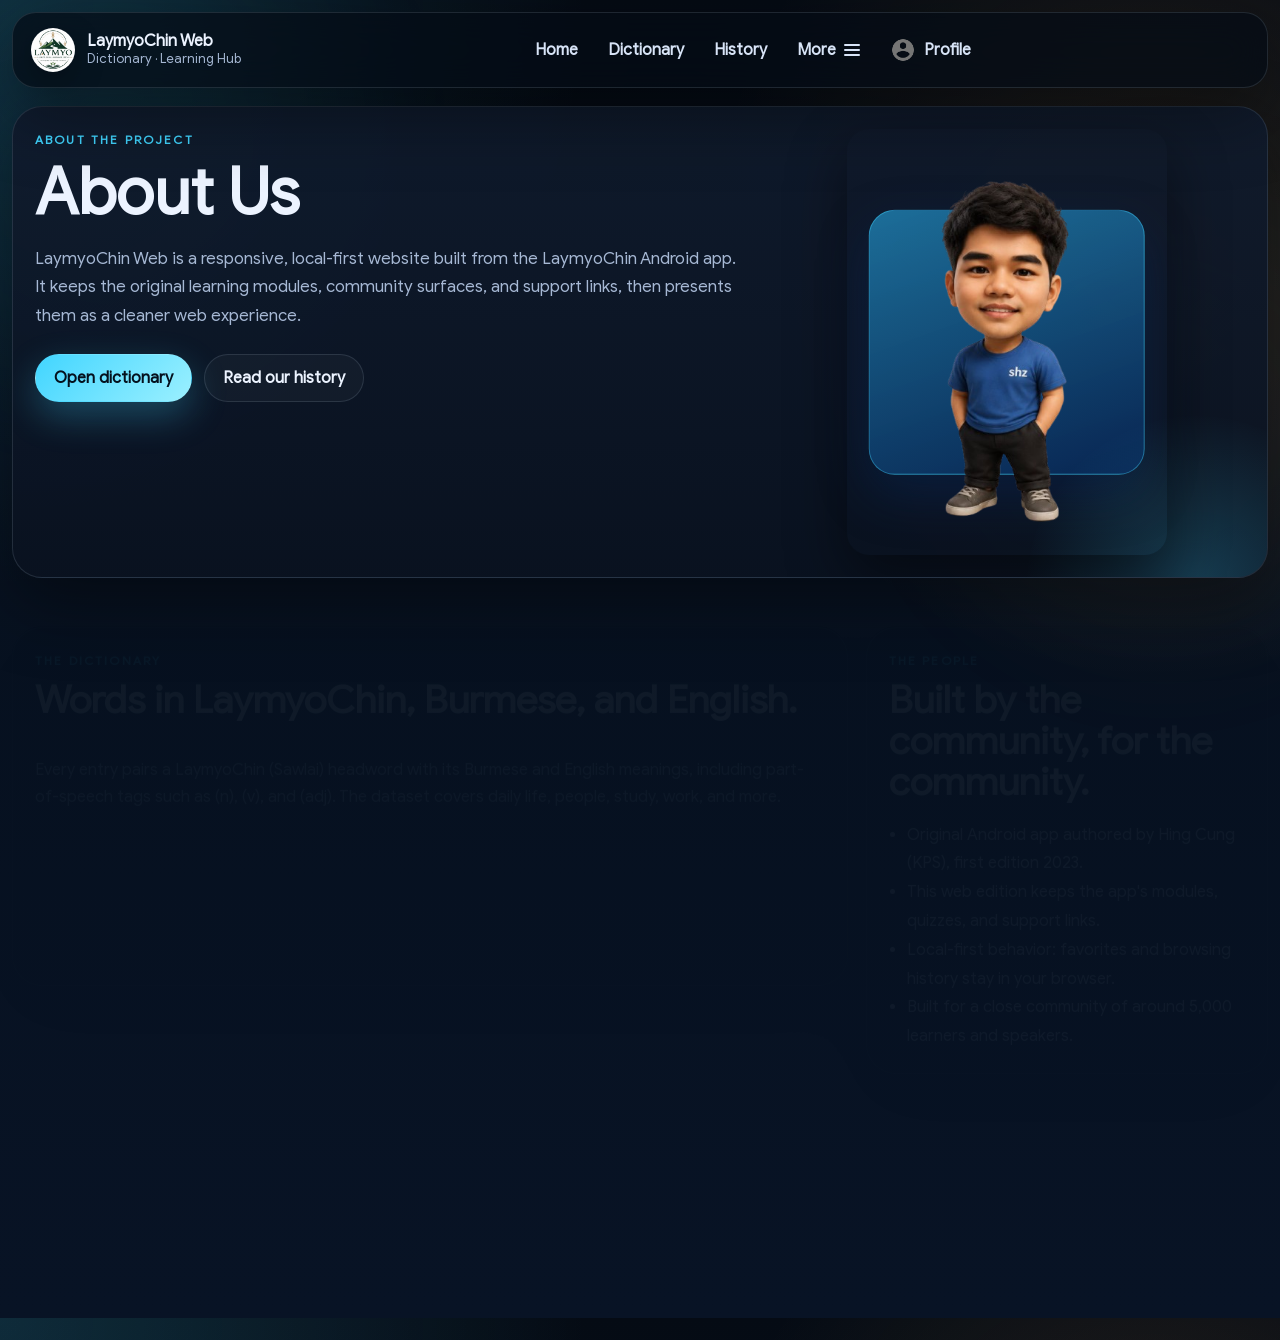
==== html/about.html @ 42d63d2b "Initial commit: LaymyoChin web app" ====
<!doctype html>
<html lang="en">
<head>
  <meta charset="utf-8">
  <meta name="viewport" content="width=device-width, initial-scale=1">
  <meta name="color-scheme" content="dark light">
  <meta name="theme-color" content="#07111f">
  <meta http-equiv="Content-Security-Policy" content="default-src 'self'; base-uri 'none'; form-action 'self'; frame-ancestors 'none'; img-src 'self' data:; font-src 'self'; style-src 'self'; script-src 'self'; connect-src 'self'">
  <meta name="referrer" content="no-referrer">
  <meta name="description" content="About LaymyoChin Web — the LaymyoChin/Sawlai, Burmese, and English dictionary and learning hub built for the community.">
  <title>LaymyoChin Web | About Us</title>
  <link rel="stylesheet" href="../css/styles.css">
  <script defer src="../js/nav.js"></script>
</head>
<body>
  <div class="bg-orb bg-orb-a"></div>
  <div class="bg-orb bg-orb-b"></div>
  <div class="shell">
    <header class="topbar">
      <a class="brand" href="/" aria-label="LaymyoChin Web home">
        <img src="../assets/images/logo.png" alt="" class="brand-mark">
        <span>
          <strong>LaymyoChin Web</strong>
          <small>Dictionary · Learning Hub</small>
        </span>
      </a>
      <nav class="nav" aria-label="Primary">
        <a href="/">Home</a>
        <a href="dictionary">Dictionary</a>
        <a href="history">History</a>
        <div class="nav-menu">
          <button class="nav-menu-toggle" type="button" aria-expanded="false" aria-haspopup="true" aria-label="More pages">
            <span class="nav-menu-label">More</span>
            <span class="nav-hamburger" aria-hidden="true"><span></span><span></span><span></span></span>
          </button>
          <div class="nav-menu-panel" role="menu" aria-label="More pages">
            <a href="/#alphabet" role="menuitem">Learn Grammar</a>
            <a href="conversation" role="menuitem">Basic Conversation</a>
            <a href="categories" role="menuitem">Learn with Categories</a>
            <a href="about" role="menuitem">About Us</a>
          </div>
        </div>
        <a class="profile-link" href="profile" aria-label="Profile">
          <img src="../assets/images/profile.png" alt="" class="profile-avatar">
          <span>Profile</span>
        </a>
      </nav>
    </header>

    <main id="top">
      <section class="hero card">
        <div class="hero-copy">
          <div class="eyebrow">About the project</div>
          <h1>About Us</h1>
          <p class="lede">
            LaymyoChin Web is a responsive, local-first website built from the LaymyoChin Android app.
            It keeps the original learning modules, community surfaces, and support links, then presents
            them as a cleaner web experience.
          </p>
          <div class="hero-actions">
            <a class="button button-primary" href="dictionary">Open dictionary</a>
            <a class="button button-secondary" href="history">Read our history</a>
          </div>
        </div>
        <div class="hero-art about-hero-art">
          <div class="about-frame about-art" aria-hidden="true"></div>
          <img src="../assets/images/about-me.png" alt="LaymyoChin artwork" class="about-photo">
        </div>
      </section>

      <section class="section layout-grid reveal">
        <article class="card content-card">
          <div class="section-head compact">
            <div>
              <div class="eyebrow">The dictionary</div>
              <h2>Words in LaymyoChin, Burmese, and English.</h2>
            </div>
            <p>
              Every entry pairs a LaymyoChin (Sawlai) headword with its Burmese and English meanings,
              including part-of-speech tags such as (n), (v), and (adj). The dataset covers daily life,
              people, study, work, and more.
            </p>
          </div>
          <div class="link-grid reveal-stagger">
            <a class="link-card" href="dictionary">
              <strong>Search the dictionary</strong>
              <span>Browse all 6,272 entries</span>
            </a>
            <a class="link-card" href="/#alphabet">
              <strong>Learning tracks</strong>
              <span>Lessons, grammar, speaking, stories</span>
            </a>
            <a class="link-card" href="history">
              <strong>LaymyoChin history</strong>
              <span>Read the story of the Lemro region</span>
            </a>
          </div>
        </article>

        <aside class="card security-card">
          <div class="eyebrow">The people</div>
          <h2>Built by the community, for the community.</h2>
          <ul class="checklist">
            <li>Original Android app authored by Hing Cung (KPS), first edition 2023.</li>
            <li>This web edition keeps the app's modules, quizzes, and support links.</li>
            <li>Local-first behavior: favorites and browsing history stay in your browser.</li>
            <li>Built for a close community of around 5,000 learners and speakers.</li>
          </ul>
        </aside>
      </section>

      <section class="section reveal" id="links">
        <div class="section-head">
          <div>
            <div class="eyebrow">Stay connected</div>
            <h2>Get the app, read the policy, or reach out.</h2>
          </div>
        </div>
        <div class="link-grid reveal-stagger">
          <a class="link-card" href="https://play.google.com/store/apps/details?id=chin.bk.hleihzue.yet.dictionary" target="_blank" rel="noreferrer noopener">
            <strong>Google Play</strong>
            <span>Open the published app listing</span>
          </a>
          <a class="link-card" href="https://laymyochin.wordpress.com/2022/07/30/privacy-policy/" target="_blank" rel="noreferrer noopener">
            <strong>Privacy policy</strong>
            <span>Read the app policy page</span>
          </a>
          <a class="link-card" href="https://yet-mm-dictionary.en.uptodown.com/android" target="_blank" rel="noreferrer noopener">
            <strong>Alternative download</strong>
            <span>External app listing used by the original code</span>
          </a>
        </div>
      </section>
    </main>
  </div>
  <div class="floating-cta" aria-label="Quick actions">
    <a class="floating-cta-link floating-cta-app" href="https://play.google.com/store/apps/details?id=chin.bk.hleihzue.yet.dictionary" target="_blank" rel="noreferrer noopener">
      <span class="floating-cta-kicker">Get the app</span>
      <strong>Install LaymyoChin</strong>
    </a>
    <a class="floating-cta-link floating-cta-join" href="/#community">
      <span class="floating-cta-kicker">Join contribution</span>
      <strong>Help improve the project</strong>
    </a>
  </div>
</body>
</html>
---- css/styles.css ----
@font-face {
  font-family: "Laymyo Sans";
  src: url("../assets/fonts/google_sans.ttf") format("truetype");
  font-display: swap;
}

@font-face {
  font-family: "Laymyo Myanmar";
  src: url("../assets/fonts/pyidaungsubold.ttf") format("truetype");
  font-display: swap;
}

:root {
  --bg: #07111f;
  --bg-alt: #0c1727;
  --panel: rgba(12, 22, 38, 0.82);
  --panel-solid: #0f1a2b;
  --line: rgba(214, 232, 255, 0.12);
  --line-strong: rgba(124, 212, 255, 0.35);
  --text: #ecf3ff;
  --muted: #a6b8d4;
  --soft: #d8e4f7;
  --accent: #41d5ff;
  --accent-2: #ffb84d;
  --accent-3: #80f0b6;
  --danger: #ff6f73;
  --shadow: 0 24px 72px rgba(0, 0, 0, 0.42);
  --radius-xl: 30px;
  --radius-lg: 22px;
  --radius-md: 16px;
}

* {
  box-sizing: border-box;
}

html {
  scroll-behavior: smooth;
}

body {
  margin: 0;
  color: var(--text);
  background:
    radial-gradient(circle at top left, rgba(65, 213, 255, 0.16), transparent 32%),
    radial-gradient(circle at 90% 18%, rgba(255, 184, 77, 0.12), transparent 28%),
    linear-gradient(180deg, #050b14 0%, var(--bg) 34%, #081325 100%);
  font-family: "Laymyo Sans", "Laymyo Myanmar", "Segoe UI", sans-serif;
  min-height: 100vh;
}

body::before {
  content: "";
  position: fixed;
  inset: 0;
  pointer-events: none;
  background-image: linear-gradient(rgba(255, 255, 255, 0.03) 1px, transparent 1px),
    linear-gradient(90deg, rgba(255, 255, 255, 0.03) 1px, transparent 1px);
  background-size: 56px 56px;
  mask-image: linear-gradient(180deg, rgba(0, 0, 0, 0.36), transparent 88%);
  opacity: 0.18;
}

a {
  color: inherit;
  text-decoration: none;
}

button,
input,
textarea,
select {
  font: inherit;
}

.shell {
  width: min(calc(100vw - 24px), 1600px);
  margin: 0 auto;
  padding: 12px 0 28px;
  position: relative;
  z-index: 1;
}

.bg-orb {
  position: fixed;
  width: 34vw;
  aspect-ratio: 1;
  border-radius: 50%;
  filter: blur(90px);
  opacity: 0.45;
  pointer-events: none;
  z-index: 0;
}

.bg-orb-a {
  top: -6vw;
  left: -8vw;
  background: rgba(65, 213, 255, 0.14);
}

.bg-orb-b {
  right: -8vw;
  top: 22vh;
  background: rgba(255, 184, 77, 0.11);
}

.topbar {
  position: sticky;
  top: 10px;
  z-index: 20;
  display: grid;
  grid-template-columns: auto minmax(0, 1fr);
  align-items: center;
  gap: 16px;
  padding: 14px 18px;
  margin-bottom: 18px;
  border: 1px solid var(--line);
  border-radius: 24px;
  background: rgba(5, 12, 22, 0.72);
  backdrop-filter: blur(18px);
  box-shadow: var(--shadow);
  transform: translateY(0);
  opacity: 1;
  transition:
    transform 220ms ease,
    opacity 220ms ease,
    padding 220ms ease,
    background 220ms ease,
    border-color 220ms ease,
    box-shadow 220ms ease;
  will-change: transform, opacity;
}

.topbar.is-scrolled {
  padding-block: 10px;
  background: rgba(5, 12, 22, 0.84);
  border-color: rgba(214, 232, 255, 0.16);
  box-shadow: 0 18px 48px rgba(0, 0, 0, 0.32);
}

.topbar.is-hidden {
  transform: translateY(-120%);
  opacity: 0;
  pointer-events: none;
}

.brand {
  display: inline-flex;
  align-items: center;
  gap: 12px;
  min-width: 0;
}

.brand-mark {
  width: 44px;
  height: 44px;
  border-radius: 50%;
  object-fit: cover;
  box-shadow: 0 10px 30px rgba(0, 0, 0, 0.32);
}

.brand span {
  display: flex;
  flex-direction: column;
  min-width: 0;
}

.brand strong {
  font-size: 1rem;
  line-height: 1.1;
}

.brand small {
  color: var(--muted);
  font-size: 0.82rem;
}

.nav {
  display: flex;
  flex-wrap: nowrap;
  justify-content: center;
  align-items: center;
  gap: 10px;
  overflow-x: auto;
  overflow-y: hidden;
  scrollbar-width: none;
  padding: 2px 4px;
  min-width: 0;
  scroll-snap-type: x proximity;
  scroll-padding-inline: 6px;
}

.nav::-webkit-scrollbar {
  display: none;
}

.nav a {
  position: relative;
  padding: 8px 10px;
  color: var(--soft);
  font-weight: 700;
  white-space: nowrap;
  scroll-snap-align: center;
  text-decoration: none;
  transition: color 160ms ease;
}

.nav a::after {
  content: "";
  position: absolute;
  left: 10px;
  right: 10px;
  bottom: 2px;
  height: 2px;
  border-radius: 2px;
  background: var(--accent);
  transform: scaleX(0);
  transform-origin: left;
  transition: transform 220ms ease;
}

.nav a:hover {
  color: var(--text);
}

.nav a:hover::after,
.nav a[aria-current="page"]::after {
  transform: scaleX(1);
}

.nav a[aria-current="page"] {
  color: var(--accent);
}

.nav-menu {
  position: relative;
}

.nav-menu-toggle {
  position: relative;
  display: inline-flex;
  align-items: center;
  gap: 8px;
  padding: 8px 10px;
  border: none;
  background: none;
  color: var(--soft);
  font: inherit;
  font-weight: 700;
  cursor: pointer;
  white-space: nowrap;
  transition: color 160ms ease;
}

.nav-menu-toggle::after {
  content: "";
  position: absolute;
  left: 10px;
  right: 10px;
  bottom: 2px;
  height: 2px;
  border-radius: 2px;
  background: var(--accent);
  transform: scaleX(0);
  transform-origin: left;
  transition: transform 220ms ease;
}

.nav-menu-toggle:hover {
  color: var(--text);
}

.nav-menu-toggle:hover::after {
  transform: scaleX(1);
}

.nav-hamburger {
  display: inline-flex;
  flex-direction: column;
  justify-content: space-between;
  width: 16px;
  height: 12px;
}

.nav-hamburger span {
  display: block;
  height: 2px;
  width: 100%;
  border-radius: 2px;
  background: currentColor;
  transition: transform 200ms ease, opacity 200ms ease;
}

.nav-menu-toggle[aria-expanded="true"] .nav-hamburger span:first-child {
  transform: translateY(5px) rotate(45deg);
}

.nav-menu-toggle[aria-expanded="true"] .nav-hamburger span:nth-child(2) {
  opacity: 0;
}

.nav-menu-toggle[aria-expanded="true"] .nav-hamburger span:last-child {
  transform: translateY(-5px) rotate(-45deg);
}

.nav-menu-panel {
  position: fixed;
  z-index: 40;
  min-width: 230px;
  padding: 8px;
  display: grid;
  gap: 4px;
  border: 1px solid var(--line-strong);
  border-radius: 18px;
  background: rgba(8, 15, 27, 0.96);
  box-shadow: var(--shadow);
  backdrop-filter: blur(14px);
  opacity: 0;
  visibility: hidden;
  transform: translateY(-6px);
  transition: opacity 180ms ease, transform 180ms ease, visibility 180ms;
}

.nav-menu.is-open .nav-menu-panel {
  opacity: 1;
  visibility: visible;
  transform: translateY(0);
}

.nav-menu-panel a {
  display: block;
  padding: 10px 14px;
  border-radius: 12px;
  border: 1px solid transparent;
  color: var(--soft);
  white-space: nowrap;
  transition: background 160ms ease, border-color 160ms ease, color 160ms ease;
}

.nav-menu-panel a:hover {
  background: rgba(255, 255, 255, 0.05);
  border-color: var(--line);
  color: var(--text);
}

.profile-link {
  display: inline-flex;
  align-items: center;
  gap: 8px;
  flex-shrink: 0;
  padding: 8px 10px;
  color: var(--soft);
  font-weight: 700;
  white-space: nowrap;
  text-decoration: none;
  transition: color 160ms ease;
}

.profile-link:hover {
  color: var(--text);
}

.profile-avatar {
  width: 26px;
  height: 26px;
  border-radius: 50%;
  object-fit: cover;
  display: block;
}

.card {
  border: 1px solid var(--line);
  background: linear-gradient(180deg, rgba(16, 27, 45, 0.92), rgba(10, 18, 32, 0.92));
  box-shadow: var(--shadow);
  border-radius: var(--radius-xl);
}

.cool-heading {
  display: block;
  font-weight: 800;
  letter-spacing: -0.01em;
}

.cool-highlight {
  background: linear-gradient(120deg, var(--accent), #9bf0ff, var(--accent-2));
  -webkit-background-clip: text;
  background-clip: text;
  color: transparent;
  animation: coolShimmer 4s ease-in-out infinite;
}

@keyframes coolShimmer {
  0%, 100% { background-position: 0% 50%; }
  50% { background-position: 100% 50%; }
}

.cool-highlight {
  background-size: 200% 200%;
}

.hero {
  display: grid;
  grid-template-columns: 1.2fr 0.8fr;
  gap: 18px;
  padding: 22px;
  overflow: hidden;
  position: relative;
}

.hero::after {
  content: "";
  position: absolute;
  inset: auto -8% -38% auto;
  width: 340px;
  height: 340px;
  border-radius: 50%;
  background: radial-gradient(circle, rgba(65, 213, 255, 0.22), transparent 72%);
  pointer-events: none;
}

.eyebrow {
  display: inline-flex;
  align-items: center;
  gap: 8px;
  color: var(--accent);
  text-transform: uppercase;
  letter-spacing: 0.18em;
  font-size: 0.75rem;
  font-weight: 700;
}

.hero-copy h1,
.section-head h2,
.content-card h2,
.security-card h2,
.translator-card h3,
.detail-card h3 {
  margin: 10px 0 0;
  line-height: 1.06;
}

.hero-copy h1 {
  font-size: clamp(2.4rem, 5vw, 4.8rem);
  max-width: 12ch;
}

.lede,
.section-head p,
.content-card p,
.security-card p {
  color: var(--muted);
  line-height: 1.7;
}

.hero-copy .lede {
  max-width: 65ch;
  font-size: 1.05rem;
  margin-top: 18px;
}

.hero-actions {
  display: flex;
  flex-wrap: wrap;
  gap: 12px;
  margin-top: 24px;
}

.button-icon {
  display: inline-flex;
  align-items: center;
  gap: 8px;
}

.menu-icon {
  font-size: 1rem;
  line-height: 1;
}

.button,
.icon-button,
.link-button {
  border: 1px solid transparent;
  cursor: pointer;
  transition: transform 160ms ease, border-color 160ms ease, background 160ms ease, opacity 160ms ease;
}

.button {
  display: inline-flex;
  align-items: center;
  justify-content: center;
  padding: 13px 18px;
  border-radius: 999px;
  font-weight: 700;
}

.button-primary {
  color: #04101d;
  background: linear-gradient(135deg, var(--accent), #9bf0ff);
  box-shadow: 0 14px 36px rgba(65, 213, 255, 0.28);
}

.button-secondary {
  color: var(--text);
  background: rgba(255, 255, 255, 0.03);
  border-color: var(--line);
}

.button:hover,
.icon-button:hover,
.link-button:hover {
  transform: translateY(-1px);
}

.hero-points {
  display: flex;
  flex-wrap: wrap;
  gap: 10px;
  margin-top: 24px;
}

.hero-points .pill,
.pill {
  display: inline-flex;
  align-items: center;
  gap: 6px;
  padding: 8px 12px;
  border-radius: 999px;
  background: rgba(255, 255, 255, 0.04);
  border: 1px solid var(--line);
  color: var(--soft);
  font-size: 0.9rem;
}

.hero-art {
  display: flex;
  flex-direction: column;
  justify-content: center;
  gap: 16px;
}

.hero-art-frame {
  position: relative;
  min-height: 430px;
  border-radius: 26px;
  overflow: hidden;
  border: 1px solid rgba(255, 255, 255, 0.08);
  background: linear-gradient(180deg, rgba(65, 213, 255, 0.08), rgba(255, 184, 77, 0.08));
}

.about-art {
  background: linear-gradient(160deg, rgba(41, 182, 246, 0.55), rgba(8, 40, 90, 0.85));
}

.about-hero-art {
  position: relative;
  justify-content: center;
  align-items: center;
}

.about-frame {
  position: absolute;
  top: 50%;
  left: 50%;
  transform: translate(-50%, -50%);
  width: 58%;
  height: 62%;
  border-radius: 26px;
  border: 1px solid rgba(65, 213, 255, 0.4);
  box-shadow: 0 20px 50px rgba(8, 40, 90, 0.45);
}

.about-photo {
  position: relative;
  z-index: 1;
  width: min(320px, 100%);
  height: auto;
  border-radius: 22px;
  display: block;
  box-shadow: 0 24px 60px rgba(0, 0, 0, 0.45);
  animation: aboutFloat 5s ease-in-out infinite;
}

@keyframes aboutFloat {
  0%, 100% {
    transform: translateY(0);
  }
  50% {
    transform: translateY(-14px);
  }
}

.hero-scene {
  min-height: 0;
  aspect-ratio: 480 / 221;
}

.profile-card {
  display: flex;
  flex-direction: column;
  align-items: center;
  justify-content: center;
  gap: 12px;
  text-align: center;
  padding: 26px;
  border-radius: var(--radius-lg);
  background: linear-gradient(160deg, rgba(65, 213, 255, 0.14), rgba(255, 184, 77, 0.06));
  border: 1px solid rgba(65, 213, 255, 0.3);
}

.profile-big-avatar {
  width: 104px;
  height: 104px;
  border-radius: 50%;
  object-fit: cover;
  border: 3px solid rgba(65, 213, 255, 0.5);
  box-shadow: 0 16px 44px rgba(65, 213, 255, 0.25);
}

.profile-card h2 {
  margin: 0;
  line-height: 1.1;
}

.profile-card p {
  color: var(--muted);
  margin: 4px 0 0;
}

.profile-status {
  display: flex;
  flex-wrap: wrap;
  justify-content: center;
  gap: 8px;
}

.profile-layout .mini-item {
  padding: 14px;
  border: 1px solid var(--line);
  border-radius: var(--radius-md);
  background: rgba(255, 255, 255, 0.03);
}

.entry-actions {
  display: flex;
  align-items: center;
  gap: 8px;
  margin-top: 10px;
}

.entry-actions .mini-button {
  font-size: 0.85rem;
}

.edit-dialog {
  width: min(430px, calc(100vw - 32px));
  border: 1px solid rgba(65, 213, 255, 0.28);
  border-radius: var(--radius-lg);
  background: linear-gradient(180deg, rgba(16, 27, 45, 0.98), rgba(10, 18, 32, 0.98));
  box-shadow: 0 24px 70px rgba(0, 0, 0, 0.6), 0 0 40px rgba(65, 213, 255, 0.12);
  color: var(--text);
  padding: 20px;
  max-height: 88vh;
  overflow-y: auto;
}

.edit-dialog textarea {
  min-height: 72px;
  resize: none;
  overflow: hidden;
}

.edit-dialog::backdrop {
  background: rgba(3, 8, 16, 0.72);
  backdrop-filter: blur(4px);
}

.edit-review-note {
  margin: 14px 0 4px;
  padding: 10px 14px;
  border-radius: var(--radius-md);
  background: rgba(128, 240, 182, 0.08);
  border: 1px solid rgba(128, 240, 182, 0.3);
  color: var(--accent-3);
  font-size: 0.9rem;
}

.edit-field {
  display: grid;
  gap: 6px;
}

.edit-field span {
  font-weight: 700;
  font-size: 0.85rem;
  letter-spacing: 0.04em;
  text-transform: uppercase;
  color: var(--soft);
}

.edit-field input,
.edit-field textarea {
  font-family: inherit;
}

.edit-hint {
  color: var(--muted);
  font-size: 0.8rem;
}

.edit-status {
  margin-top: 10px;
  font-size: 0.9rem;
  color: var(--accent-2);
  min-height: 1.2em;
}

.hero-art-frame::before {
  content: "";
  position: absolute;
  inset: 0;
  background:
    linear-gradient(180deg, rgba(2, 8, 15, 0.08), rgba(2, 8, 15, 0.72)),
    radial-gradient(circle at 20% 20%, rgba(65, 213, 255, 0.2), transparent 26%);
  z-index: 1;
}

.hero-image {
  position: absolute;
  inset: 0;
  width: 100%;
  height: 100%;
  object-fit: cover;
  z-index: 0;
}

.hero-scene-overlay {
  position: absolute;
  left: 18px;
  right: 18px;
  bottom: 18px;
  display: grid;
  gap: 10px;
  max-width: 360px;
  z-index: 2;
}

.scene-line {
  display: inline-flex;
  align-self: start;
  width: fit-content;
  max-width: 100%;
  padding: 12px 16px;
  border-radius: 999px;
  background: rgba(4, 10, 18, 0.55);
  border: 1px solid rgba(255, 255, 255, 0.1);
  color: var(--text);
  box-shadow: 0 16px 40px rgba(0, 0, 0, 0.26);
  backdrop-filter: blur(10px);
  font-weight: 800;
  letter-spacing: 0.01em;
  transform: translateY(18px);
  opacity: 0;
  animation: floatUpWord 6s ease-in-out infinite;
}

.scene-line-1 { animation-delay: 0s; }
.scene-line-2 { animation-delay: 0.7s; }
.scene-line-3 { animation-delay: 1.4s; }
.scene-line-4 { animation-delay: 2.1s; }

.hero-scene .hero-image {
  filter: saturate(1.05) contrast(1.03);
}

.hero-scene::after {
  content: "";
  position: absolute;
  inset: auto 0 0 0;
  height: 42%;
  background: linear-gradient(180deg, transparent, rgba(3, 7, 12, 0.64));
  pointer-events: none;
  z-index: 1;
}

.hero-badge {
  display: flex;
  flex-direction: column;
  gap: 4px;
  padding: 18px 20px;
  border-radius: 22px;
  background: rgba(255, 255, 255, 0.04);
  border: 1px solid var(--line);
}

.hero-badge span {
  color: var(--accent-2);
  font-size: 0.8rem;
  text-transform: uppercase;
  letter-spacing: 0.12em;
}

.hero-badge strong {
  font-size: 1rem;
}

@keyframes floatUpWord {
  0% {
    opacity: 0;
    transform: translateY(18px);
  }
  14% {
    opacity: 1;
    transform: translateY(0);
  }
  62% {
    opacity: 1;
    transform: translateY(-4px);
  }
  82% {
    opacity: 0;
    transform: translateY(-18px);
  }
  100% {
    opacity: 0;
    transform: translateY(-18px);
  }
}

@media (max-width: 760px) {
  .scene-line-4 {
    max-width: 90%;
  }
}

.stats-grid {
  display: grid;
  grid-template-columns: repeat(4, minmax(0, 1fr));
  gap: 14px;
  margin-top: 14px;
}

.stat {
  padding: 22px;
}

.stat-label {
  color: var(--muted);
  font-size: 0.92rem;
}

.stat strong {
  display: block;
  margin-top: 12px;
  font-size: clamp(2rem, 4vw, 3rem);
}

.stat small {
  display: block;
  margin-top: 4px;
  color: var(--muted);
}

.section {
  margin-top: 22px;
}

.section-head {
  display: grid;
  grid-template-columns: minmax(0, 1fr) minmax(240px, 0.9fr);
  gap: 20px;
  align-items: end;
  margin-bottom: 18px;
}

.section-head-actions {
  display: grid;
  gap: 12px;
  justify-items: start;
}

.section-button {
  display: inline-flex;
  width: fit-content;
}

.section-head.compact {
  grid-template-columns: 1fr;
}

.section-head h2,
.content-card h2,
.security-card h2 {
  font-size: clamp(1.6rem, 3vw, 2.45rem);
}

.modules-grid {
  display: grid;
  grid-template-columns: repeat(4, minmax(0, 1fr));
  gap: 16px;
}

.module-card,
.entry-card,
.mini-item,
.link-card,
.study-card {
  padding: 18px;
  border-radius: 22px;
  border: 1px solid var(--line);
  background: rgba(255, 255, 255, 0.04);
}

.module-card {
  min-height: 168px;
  display: flex;
  flex-direction: column;
  justify-content: space-between;
  gap: 12px;
}

.module-card strong {
  font-size: 1.05rem;
}

.module-card p,
.mini-item p {
  margin: 0;
  color: var(--muted);
  line-height: 1.6;
  font-size: 0.95rem;
}

.module-card .module-tag {
  display: inline-flex;
  width: fit-content;
  padding: 7px 10px;
  border-radius: 999px;
  background: rgba(65, 213, 255, 0.12);
  color: var(--accent);
  font-size: 0.8rem;
}

.layout-grid {
  display: grid;
  grid-template-columns: minmax(0, 1.35fr) minmax(300px, 0.65fr);
  gap: 18px;
  align-items: start;
}

.panel {
  padding: 22px;
}

.sidebar {
  display: grid;
  gap: 16px;
}

.search-bar {
  display: grid;
  grid-template-columns: 1fr;
  margin-top: 16px;
}

.search-bar {
  position: relative;
  border-radius: 18px;
  padding: 1px;
  background: linear-gradient(120deg, var(--accent), #9bf0ff, var(--accent-2), var(--accent-3), var(--accent));
  background-size: 300% 300%;
  animation: searchBorderFlow 4s linear infinite;
}

.search-bar > input {
  border: none;
  background: var(--bg-alt);
  border-radius: 17px;
}

.search-bar:focus-within {
  background-size: 300% 300%;
  animation-duration: 1.6s;
}

@keyframes searchBorderFlow {
  0% { background-position: 0% 50%; }
  100% { background-position: 300% 50%; }
}

input,
textarea,
select {
  width: 100%;
  color: var(--text);
  background: rgba(255, 255, 255, 0.05);
  border: 1px solid var(--line);
  border-radius: 18px;
  padding: 14px 16px;
  outline: none;
}

input::placeholder,
textarea::placeholder {
  color: #91a4c0;
}

input:focus,
textarea:focus,
select:focus {
  border-color: rgba(65, 213, 255, 0.55);
  box-shadow: 0 0 0 4px rgba(65, 213, 255, 0.12);
}

textarea {
  resize: vertical;
  min-height: 170px;
}

.icon-button,
.link-button {
  border-radius: 14px;
  background: rgba(255, 255, 255, 0.04);
  color: var(--soft);
  padding: 12px 14px;
}

.link-button {
  color: var(--accent);
  padding-inline: 0;
  background: transparent;
}

.chip-row {
  display: flex;
  flex-wrap: wrap;
  gap: 10px;
  margin-top: 14px;
}

.chip {
  border-radius: 999px;
  padding: 10px 14px;
  border: 1px solid var(--line);
  background: rgba(255, 255, 255, 0.03);
  color: var(--soft);
  cursor: pointer;
}

.chip.active {
  background: rgba(65, 213, 255, 0.16);
  color: var(--accent);
  border-color: rgba(65, 213, 255, 0.35);
}

.results-meta,
.stack-head,
.translator-row,
.translator-actions {
  display: flex;
  align-items: center;
  justify-content: space-between;
  gap: 12px;
}

.results-meta {
  margin: 18px 0 12px;
  color: var(--muted);
}

.entry-list,
.mini-list {
  display: grid;
  gap: 12px;
}

.entry-card {
  display: grid;
  grid-template-columns: 1fr auto;
  gap: 14px;
  align-items: start;
}

.entry-card.is-selected {
  border-color: rgba(65, 213, 255, 0.4);
  background: rgba(65, 213, 255, 0.08);
}

.entry-card h3 {
  margin: 0 0 10px;
  font-size: 1.02rem;
}

.entry-card .meta,
.entry-detail .meta {
  color: var(--muted);
  font-size: 0.92rem;
}

.entry-actions,
.detail-actions {
  display: flex;
  flex-wrap: wrap;
  gap: 8px;
}

.mini-button {
  display: inline-flex;
  align-items: center;
  justify-content: center;
  padding: 9px 12px;
  border-radius: 999px;
  background: rgba(255, 255, 255, 0.05);
  border: 1px solid var(--line);
  color: var(--soft);
  cursor: pointer;
}

.mini-button:hover {
  border-color: rgba(65, 213, 255, 0.36);
}

.entry-actions .mini-button {
  padding: 10px 18px;
  font-weight: 700;
  font-size: 0.9rem;
  border-width: 1px;
  transition: transform 160ms ease, box-shadow 160ms ease, border-color 160ms ease, filter 160ms ease;
}

.entry-actions .mini-button:hover {
  transform: translateY(-1px);
}

.entry-actions [data-entry-action="edit"] {
  background: linear-gradient(135deg, var(--accent), #9bf0ff);
  border-color: rgba(65, 213, 255, 0.6);
  color: #04101d;
  box-shadow: 0 6px 18px rgba(65, 213, 255, 0.25);
}

.entry-actions [data-entry-action="edit"]:hover {
  box-shadow: 0 8px 24px rgba(65, 213, 255, 0.4);
  filter: brightness(1.06);
}

.entry-actions [data-entry-action="save"] {
  background: rgba(128, 240, 182, 0.14);
  border-color: rgba(128, 240, 182, 0.5);
  color: var(--accent-3);
}

.entry-actions [data-entry-action="save"]:hover {
  background: rgba(128, 240, 182, 0.22);
  box-shadow: 0 6px 18px rgba(128, 240, 182, 0.2);
}

.detail-card {
  padding: 20px;
  min-height: 280px;
}

.detail-empty {
  display: grid;
  place-items: center;
  text-align: center;
  min-height: 100%;
  gap: 10px;
}

.detail-icon {
  width: 64px;
  height: 64px;
  border-radius: 20px;
  display: grid;
  place-items: center;
  background: linear-gradient(135deg, rgba(65, 213, 255, 0.18), rgba(255, 184, 77, 0.16));
  color: var(--accent);
  font-weight: 800;
  font-size: 1.1rem;
}

.detail-head {
  display: flex;
  flex-direction: column;
  gap: 6px;
  margin-bottom: 14px;
}

.detail-head h3 {
  font-size: 1.8rem;
  margin: 0;
}

.detail-grid {
  display: grid;
  gap: 10px;
  margin: 14px 0;
}

.detail-field {
  padding: 14px;
  border-radius: 18px;
  background: rgba(255, 255, 255, 0.04);
  border: 1px solid var(--line);
}

.detail-field span {
  display: block;
  color: var(--muted);
  font-size: 0.82rem;
  margin-bottom: 4px;
  text-transform: uppercase;
  letter-spacing: 0.12em;
}

.stack-card {
  padding: 18px;
}

.stack-card h3 {
  margin: 0;
}

.mini-item {
  display: grid;
  gap: 6px;
}

.mini-item strong {
  font-size: 0.96rem;
}

.translator-grid {
  display: grid;
  grid-template-columns: repeat(2, minmax(0, 1fr));
  gap: 16px;
}

.translator-card {
  padding: 20px;
}

.translator-row {
  flex-wrap: wrap;
  align-items: end;
}

.translator-row label {
  flex: 1 1 180px;
  display: grid;
  gap: 8px;
  color: var(--muted);
}

.block-label {
  display: grid;
  gap: 8px;
  margin-top: 16px;
  color: var(--muted);
}

.translator-actions {
  flex-wrap: wrap;
  justify-content: flex-start;
  margin-top: 16px;
}

.translation-output {
  min-height: 170px;
  padding: 18px;
  border-radius: 20px;
  background: rgba(255, 255, 255, 0.04);
  border: 1px solid var(--line);
  color: var(--text);
  line-height: 1.8;
  white-space: pre-wrap;
}

.translator-note {
  margin: 10px 0 0;
  color: var(--muted);
  font-size: 0.92rem;
  line-height: 1.6;
}

.suggestion-box {
  margin-top: 16px;
}

.study-grid {
  display: grid;
  grid-template-columns: repeat(3, minmax(0, 1fr));
  gap: 16px;
}

.study-card {
  min-height: 170px;
}

.study-card strong {
  display: block;
  font-size: 1.1rem;
  margin-bottom: 8px;
}

.study-card p {
  margin: 0;
  color: var(--muted);
  line-height: 1.65;
}

.conversation-layout,
.category-layout {
  display: grid;
  grid-template-columns: minmax(280px, 0.78fr) minmax(0, 1.22fr);
  gap: 16px;
  align-items: start;
}

.conversation-intro,
.category-intro {
  padding: 22px;
}

.conversation-intro p,
.category-intro p {
  margin: 0;
  color: var(--muted);
  line-height: 1.7;
}

.conversation-actions {
  display: flex;
  flex-wrap: wrap;
  gap: 12px;
  margin-top: 18px;
}

.conversation-grid,
.category-grid {
  display: grid;
  grid-template-columns: repeat(2, minmax(0, 1fr));
  gap: 16px;
}

.conversation-card,
.category-card {
  padding: 20px;
}

.conversation-card-head {
  display: flex;
  justify-content: space-between;
  gap: 14px;
  align-items: flex-start;
}

.conversation-card h3,
.category-card h3 {
  margin: 10px 0 0;
  font-size: 1.12rem;
}

.conversation-card p,
.category-card p {
  margin: 0;
  color: var(--muted);
  line-height: 1.65;
}

.history-grid {
  display: grid;
  grid-template-columns: minmax(0, 1.2fr) minmax(300px, 0.8fr);
  gap: 16px;
  align-items: start;
}

.history-card {
  padding: 22px;
}

.history-subtitle {
  margin: 6px 0 12px;
  color: var(--accent-2);
  font-size: 1.2rem;
  font-weight: 700;
}

.history-text {
  margin: 14px 0 0;
  padding: 18px;
  border-radius: 20px;
  border: 1px solid var(--line);
  background: rgba(255, 255, 255, 0.04);
  color: var(--soft);
  white-space: pre-wrap;
  line-height: 1.8;
  overflow-x: auto;
  font-family: "Laymyo Sans", "Laymyo Myanmar", "Segoe UI", sans-serif;
}

.history-text.small {
  font-size: 0.92rem;
  line-height: 1.7;
}

.history-reference {
  margin-top: 18px;
}

.history-reader-shell {
  display: grid;
  gap: 16px;
  padding: 18px;
}

.history-reader-top {
  display: flex;
  align-items: center;
  justify-content: space-between;
  gap: 12px;
}

.history-reader-count {
  color: var(--muted);
  font-size: 0.92rem;
}

.history-reader {
  padding: 22px;
  display: grid;
  gap: 16px;
}

.history-reader-title {
  color: var(--text);
  font-size: clamp(1.4rem, 4vw, 2rem);
  font-weight: 800;
  line-height: 1.2;
}

.history-reader-body {
  margin: 0;
  white-space: pre-wrap;
  color: var(--soft);
  line-height: 1.85;
  font-family: "Laymyo Sans", "Laymyo Myanmar", "Segoe UI", sans-serif;
  font-size: 1rem;
}

.history-index {
  display: grid;
  grid-template-columns: repeat(auto-fit, minmax(170px, 1fr));
  gap: 12px;
  margin-bottom: 18px;
}

.history-index-chip {
  display: grid;
  gap: 6px;
  padding: 14px 16px;
  border-radius: 18px;
  border: 1px solid var(--line);
  background: rgba(255, 255, 255, 0.05);
  color: var(--text);
  text-decoration: none;
  transition: transform 160ms ease, border-color 160ms ease, background 160ms ease;
}

.history-index-chip span {
  color: var(--accent);
  font-size: 0.82rem;
  letter-spacing: 0.16em;
  text-transform: uppercase;
}

.history-index-chip strong {
  font-size: 0.95rem;
  line-height: 1.45;
}

.history-index-chip:hover,
.history-index-chip:focus-visible {
  transform: translateY(-1px);
  border-color: rgba(65, 213, 255, 0.45);
  background: rgba(65, 213, 255, 0.08);
}

.history-full-card {
  padding: 0;
  overflow: hidden;
}

.history-full-summary {
  display: grid;
  grid-template-columns: auto minmax(0, 1fr) auto;
  gap: 14px;
  align-items: center;
  padding: 18px 20px;
  cursor: pointer;
  list-style: none;
}

.history-full-summary::-webkit-details-marker {
  display: none;
}

.history-step {
  display: inline-flex;
  align-items: center;
  justify-content: center;
  min-width: 48px;
  height: 48px;
  padding: 0 12px;
  border-radius: 16px;
  background: rgba(65, 213, 255, 0.12);
  color: var(--accent);
  font-weight: 800;
}

.history-summary-copy {
  display: grid;
  gap: 3px;
}

.history-summary-copy strong {
  font-size: 1.08rem;
}

.history-summary-copy span {
  color: var(--muted);
  font-size: 0.92rem;
}

.history-toggle {
  width: 34px;
  height: 34px;
  border-radius: 50%;
  display: grid;
  place-items: center;
  border: 1px solid var(--line);
  color: var(--soft);
  background: rgba(255, 255, 255, 0.04);
  transition: transform 160ms ease;
}

.history-full-card[open] .history-toggle {
  transform: rotate(45deg);
}

.history-full-body {
  padding: 0 20px 20px;
  color: var(--muted);
  line-height: 1.75;
}

.history-body-title {
  margin: 0 0 14px;
  color: var(--text);
  font-size: 1rem;
  font-weight: 700;
  letter-spacing: 0.01em;
}

.icon-button {
  width: 38px;
  height: 38px;
  border-radius: 12px;
  border: 1px solid var(--line);
  background: rgba(255, 255, 255, 0.05);
  color: var(--text);
  font-size: 1.35rem;
  line-height: 1;
}

.history-full-text {
  margin: 0 0 14px;
  padding: 18px;
  border-radius: 20px;
  border: 1px solid var(--line);
  background: rgba(255, 255, 255, 0.04);
  color: var(--soft);
  white-space: pre-wrap;
  line-height: 1.8;
  overflow-x: auto;
  font-family: "Laymyo Sans", "Laymyo Myanmar", "Segoe UI", sans-serif;
  max-height: min(72vh, 900px);
  overflow-y: auto;
}

.history-menu-backdrop {
  position: fixed;
  inset: 0;
  background: rgba(4, 10, 18, 0.62);
  backdrop-filter: blur(5px);
  z-index: 30;
}

.history-menu {
  position: fixed;
  top: 88px;
  right: 20px;
  width: min(92vw, 420px);
  max-height: calc(100vh - 120px);
  overflow-y: auto;
  overflow-x: hidden;
  z-index: 31;
  padding: 16px;
  display: grid;
  gap: 14px;
  transform: translateY(-8px) scale(0.98);
  opacity: 0;
  pointer-events: none;
  transition: opacity 180ms ease, transform 180ms ease;
}

.history-menu.is-open {
  opacity: 1;
  transform: translateY(0) scale(1);
  pointer-events: auto;
}

.history-menu-head {
  display: flex;
  align-items: flex-start;
  justify-content: space-between;
  gap: 14px;
}

.history-menu-list {
  display: grid;
  gap: 10px;
  overflow: visible;
  padding-right: 4px;
}

.history-menu-item {
  display: grid;
  gap: 4px;
  text-align: left;
  padding: 14px 16px;
  border-radius: 16px;
  border: 1px solid var(--line);
  background: rgba(255, 255, 255, 0.04);
  color: var(--text);
}

.history-menu-title {
  font-weight: 700;
}

.history-menu-marker {
  color: var(--muted);
  font-size: 0.88rem;
}

.drawer-grid,
.drawer-links-grid,
.drawer-shortcut-grid {
  display: grid;
  gap: 14px;
}

.drawer-grid {
  grid-template-columns: repeat(4, minmax(0, 1fr));
}

.drawer-links-grid {
  grid-template-columns: repeat(3, minmax(0, 1fr));
}

.drawer-shortcut-grid {
  grid-template-columns: repeat(3, minmax(0, 1fr));
}

.drawer-card,
.drawer-link-card,
.drawer-shortcut-card,
.drawer-history-card {
  padding: 18px;
}

.drawer-card {
  display: grid;
  gap: 10px;
}

.drawer-index {
  display: inline-flex;
  width: fit-content;
  min-width: 48px;
  justify-content: center;
  align-items: center;
  padding: 8px 12px;
  border-radius: 999px;
  background: rgba(65, 213, 255, 0.12);
  color: var(--accent);
  font-weight: 800;
}

.drawer-card strong,
.drawer-link-card strong,
.drawer-shortcut-card strong {
  display: block;
  font-size: 1.02rem;
}

.drawer-card p,
.drawer-link-card span,
.drawer-shortcut-card p,
.drawer-history-card p {
  margin: 0;
  color: var(--muted);
  line-height: 1.6;
}

.drawer-link-card {
  display: grid;
  gap: 6px;
}

.drawer-shortcut-card {
  display: grid;
  gap: 6px;
}

.drawer-history-card {
  margin-top: 16px;
  display: grid;
  gap: 12px;
}

.drawer-history-block {
  padding: 18px;
  border-radius: 20px;
  border: 1px solid var(--line);
  background: rgba(255, 255, 255, 0.04);
}

.drawer-history-title {
  color: var(--accent-2);
  font-size: 1.08rem;
  font-weight: 800;
}

.drawer-history-body {
  margin-top: 8px;
  color: var(--text);
  font-size: 1.1rem;
  font-weight: 700;
}

.drawer-header-card {
  padding: 22px;
  display: grid;
  gap: 16px;
}

.drawer-header-top {
  padding: 18px;
  border-radius: 22px;
  background:
    linear-gradient(135deg, rgba(255, 255, 255, 0.04), rgba(65, 213, 255, 0.07)),
    rgba(255, 255, 255, 0.03);
  border: 1px solid var(--line);
}

.drawer-header-title {
  color: #f44336;
  font-size: clamp(1.1rem, 2vw, 1.25rem);
  font-weight: 800;
}

.drawer-header-body {
  margin-top: 8px;
  color: #ffffff;
  font-size: clamp(1rem, 1.8vw, 1.1rem);
  font-weight: 700;
  line-height: 1.55;
}

.drawer-header-meta {
  display: flex;
  flex-wrap: wrap;
  gap: 12px 20px;
  color: var(--accent-2);
  font-size: 0.92rem;
}

.conversation-label {
  display: inline-flex;
  align-items: center;
  justify-content: center;
  min-height: 36px;
  padding: 0 12px;
  border-radius: 999px;
  border: 1px solid var(--line);
  background: rgba(255, 255, 255, 0.04);
  color: var(--soft);
  font-size: 0.9rem;
  white-space: nowrap;
}

.conversation-card-actions {
  display: flex;
  flex-wrap: wrap;
  gap: 10px;
}

.category-chip-cloud {
  display: flex;
  flex-wrap: wrap;
  gap: 10px;
}

.category-chip {
  display: inline-flex;
  align-items: center;
  min-height: 36px;
  padding: 0 12px;
  border-radius: 999px;
  border: 1px solid var(--line);
  background: rgba(255, 255, 255, 0.04);
  color: var(--soft);
  font-size: 0.9rem;
}

.quiz-layout {
  display: grid;
  grid-template-columns: minmax(0, 1.25fr) minmax(280px, 0.75fr);
  gap: 16px;
}

.quiz-card,
.quiz-mode-card {
  padding: 22px;
}

.quiz-top {
  display: flex;
  justify-content: space-between;
  gap: 16px;
  align-items: start;
}

.quiz-top h3 {
  margin: 10px 0 0;
  font-size: clamp(1.4rem, 2.2vw, 2rem);
}

.quiz-scorebox {
  min-width: 120px;
  padding: 14px 16px;
  border-radius: 18px;
  background: rgba(255, 255, 255, 0.04);
  border: 1px solid var(--line);
  text-align: right;
}

.quiz-scorebox span {
  display: block;
  color: var(--muted);
  font-size: 0.82rem;
  text-transform: uppercase;
  letter-spacing: 0.12em;
}

.quiz-scorebox strong {
  font-size: 1.6rem;
}

.quiz-progress {
  display: grid;
  gap: 8px;
  margin-top: 18px;
}

.quiz-progress-bar {
  height: 10px;
  border-radius: 999px;
  background: rgba(255, 255, 255, 0.06);
  overflow: hidden;
  border: 1px solid var(--line);
}

.quiz-progress-bar span {
  display: block;
  height: 100%;
  width: 0%;
  border-radius: inherit;
  background: linear-gradient(90deg, var(--accent), #9bf0ff);
  transition: width 200ms ease;
}

.quiz-progress-text {
  display: flex;
  justify-content: space-between;
  color: var(--muted);
  font-size: 0.92rem;
}

.quiz-question {
  margin-top: 18px;
  padding: 18px;
  border-radius: 20px;
  background: rgba(255, 255, 255, 0.04);
  border: 1px solid var(--line);
  font-size: 1.12rem;
  line-height: 1.7;
}

.quiz-options {
  display: grid;
  grid-template-columns: repeat(2, minmax(0, 1fr));
  gap: 12px;
  margin-top: 16px;
}

.quiz-option {
  padding: 16px;
  border-radius: 18px;
  border: 1px solid var(--line);
  background: rgba(255, 255, 255, 0.04);
  color: var(--soft);
  text-align: left;
  cursor: pointer;
  transition: transform 150ms ease, border-color 150ms ease, background 150ms ease;
}

.quiz-option:hover {
  transform: translateY(-1px);
  border-color: rgba(65, 213, 255, 0.35);
}

.quiz-option.selected {
  background: rgba(65, 213, 255, 0.12);
  border-color: rgba(65, 213, 255, 0.42);
}

.quiz-option.correct {
  background: rgba(128, 240, 182, 0.16);
  border-color: rgba(128, 240, 182, 0.42);
}

.quiz-option.wrong {
  background: rgba(255, 111, 115, 0.16);
  border-color: rgba(255, 111, 115, 0.42);
}

.quiz-actions {
  display: flex;
  flex-wrap: wrap;
  gap: 12px;
  margin-top: 16px;
}

.quiz-feedback {
  min-height: 24px;
  margin-top: 14px;
  color: var(--muted);
}

.quiz-side {
  display: grid;
  gap: 16px;
}

.mode-grid {
  display: grid;
  gap: 12px;
  margin-top: 14px;
}

.mode-tile {
  padding: 18px;
  text-align: left;
  border-radius: 18px;
  border: 1px solid var(--line);
  background: rgba(255, 255, 255, 0.04);
  color: var(--soft);
  cursor: pointer;
}

.mode-tile strong {
  display: block;
  font-size: 1rem;
}

.mode-tile span {
  display: block;
  margin-top: 6px;
  color: var(--muted);
  line-height: 1.6;
}

.soon-grid {
  display: grid;
  grid-template-columns: repeat(2, minmax(0, 1fr));
  gap: 10px;
  margin-top: 14px;
}

.soon-tile {
  padding: 14px;
  border-radius: 16px;
  border: 1px dashed rgba(255, 255, 255, 0.14);
  color: var(--muted);
  text-align: center;
}

.content-card,
.security-card {
  padding: 22px;
}

.link-grid {
  display: grid;
  grid-template-columns: repeat(3, minmax(0, 1fr));
  gap: 14px;
  margin-top: 16px;
}

.link-card {
  display: grid;
  gap: 8px;
  transition: transform 160ms ease, border-color 160ms ease, background 160ms ease;
}

.link-card:hover {
  transform: translateY(-2px);
  border-color: rgba(65, 213, 255, 0.3);
  background: rgba(65, 213, 255, 0.08);
}

.link-card span {
  color: var(--muted);
  line-height: 1.6;
}

.checklist {
  margin: 18px 0 0;
  padding-left: 18px;
  color: var(--soft);
  line-height: 1.8;
}

.footer {
  display: flex;
  justify-content: space-between;
  gap: 18px;
  align-items: center;
  margin-top: 28px;
  padding: 20px 8px 0;
  color: var(--muted);
}

.footer strong {
  color: var(--text);
}

.footer p {
  margin: 8px 0 0;
}

.footer-links {
  display: flex;
  flex-wrap: wrap;
  gap: 12px;
}

.status-bar {
  position: fixed;
  left: 50%;
  bottom: 24px;
  transform: translateX(-50%);
  z-index: 50;
  min-width: min(92vw, 520px);
  padding: 14px 18px;
  border-radius: 999px;
  background: rgba(5, 12, 22, 0.9);
  border: 1px solid var(--line);
  color: var(--soft);
  box-shadow: var(--shadow);
  text-align: center;
  opacity: 0;
  pointer-events: none;
  transition: opacity 180ms ease, transform 180ms ease;
}

.status-bar.show {
  opacity: 1;
  transform: translateX(-50%) translateY(-4px);
}

.floating-cta {
  position: fixed;
  right: 18px;
  bottom: 18px;
  z-index: 45;
  display: grid;
  gap: 10px;
  width: min(86vw, 230px);
}

.floating-cta-link {
  display: grid;
  gap: 4px;
  padding: 14px 16px;
  border-radius: 18px;
  border: 1px solid rgba(214, 232, 255, 0.16);
  box-shadow: 0 18px 44px rgba(0, 0, 0, 0.34);
  backdrop-filter: blur(16px);
  color: #fff;
  text-decoration: none;
  transform: translateY(10px);
  opacity: 0;
  animation: floatingCtaFade 5.2s ease-in-out infinite;
}

.floating-cta-link strong {
  font-size: 1rem;
  line-height: 1.2;
}

.floating-cta-kicker {
  color: var(--muted);
  font-size: 0.78rem;
  letter-spacing: 0.16em;
  text-transform: uppercase;
}

.floating-cta-app {
  border-color: rgba(65, 213, 255, 0.5);
  background: linear-gradient(135deg, rgba(0, 130, 200, 0.92), rgba(8, 40, 90, 0.94));
  box-shadow: 0 18px 44px rgba(0, 0, 0, 0.34), 0 8px 28px rgba(65, 213, 255, 0.25);
}

.floating-cta-app .floating-cta-kicker {
  color: rgba(235, 248, 255, 0.85);
}

.floating-cta-join {
  border-color: rgba(128, 240, 182, 0.45);
  background: linear-gradient(135deg, rgba(6, 128, 86, 0.9), rgba(12, 52, 60, 0.92));
  box-shadow: 0 18px 44px rgba(0, 0, 0, 0.34), 0 8px 28px rgba(128, 240, 182, 0.18);
  animation-delay: 1.6s;
}

.floating-cta-join .floating-cta-kicker {
  color: rgba(235, 255, 245, 0.85);
}

.floating-cta-link:hover,
.floating-cta-link:focus-visible {
  transform: translateY(-1px);
  filter: brightness(1.12);
}

@keyframes floatingCtaFade {
  0% {
    opacity: 0;
    transform: translateY(14px) scale(0.98);
  }
  18% {
    opacity: 1;
    transform: translateY(0) scale(1);
  }
  45% {
    opacity: 1;
    transform: translateY(0) scale(1);
  }
  60% {
    opacity: 0.2;
    transform: translateY(-2px) scale(0.99);
  }
  100% {
    opacity: 0;
    transform: translateY(-8px) scale(0.98);
  }
}

@media (max-width: 1100px) {
  .stats-grid,
  .modules-grid,
  .link-grid,
  .study-grid {
    grid-template-columns: repeat(2, minmax(0, 1fr));
  }

  .layout-grid,
  .quiz-layout,
  .translator-grid,
  .hero,
  .section-head,
  .conversation-layout,
  .category-layout,
  .history-grid {
    grid-template-columns: 1fr;
  }

  .conversation-grid,
  .category-grid {
    grid-template-columns: 1fr;
  }

  .drawer-grid,
  .drawer-links-grid,
  .drawer-shortcut-grid {
    grid-template-columns: 1fr;
  }

  .hero-copy h1 {
    max-width: none;
  }

  .shell {
    width: min(calc(100vw - 18px), 1600px);
  }
}

@media (max-width: 760px) {
  .shell {
    width: min(100vw - 18px, 1240px);
    padding-top: 8px;
  }

  .topbar {
    grid-template-columns: 1fr;
    border-radius: 24px;
  }

  .topbar.is-hidden {
    transform: translateY(-112%);
  }

  .brand {
    justify-self: start;
  }

  .nav {
    width: 100%;
    justify-content: flex-start;
    padding: 4px 0 2px;
  }

  .nav-menu-label {
    display: none;
  }

  .stats-grid,
  .modules-grid,
  .link-grid,
  .study-grid {
    grid-template-columns: 1fr;
  }

  .quiz-options,
  .soon-grid {
    grid-template-columns: 1fr;
  }

  .conversation-grid,
  .category-grid,
  .history-grid,
  .drawer-grid,
  .drawer-links-grid,
  .drawer-shortcut-grid {
    grid-template-columns: 1fr;
  }

  .search-bar,
  .entry-card,
  .translator-row,
  .translator-actions,
  .results-meta,
  .stack-head,
  .footer {
    grid-template-columns: 1fr;
    flex-direction: column;
    align-items: stretch;
  }

  .hero,
  .panel,
  .content-card,
  .security-card,
  .detail-card,
  .translator-card {
    padding: 18px;
  }

  .hero-copy h1 {
    font-size: clamp(2rem, 9vw, 3.4rem);
  }

  .hero-art-frame {
    min-height: 240px;
  }

  .history-full-summary {
    grid-template-columns: auto minmax(0, 1fr);
  }

  .history-toggle {
    grid-column: 2;
    justify-self: end;
  }

  .history-body-title {
    font-size: 0.96rem;
  }

  .history-menu {
    top: 78px;
    right: 12px;
    left: 12px;
    width: auto;
    max-height: calc(100vh - 100px);
  }

  .history-reader-top {
    flex-direction: column;
    align-items: flex-start;
  }

  .history-reader {
    padding: 18px;
  }

  .floating-cta {
    right: 12px;
    bottom: 12px;
    width: min(92vw, 220px);
  }

  .hero-scene {
    min-height: 360px;
  }

  .hero-scene-overlay {
    left: 12px;
    right: 12px;
    bottom: 12px;
    gap: 8px;
  }

  .scene-line {
    padding: 10px 14px;
    font-size: 0.92rem;
  }
}

.hero-section {
  position: relative;
  overflow: hidden;
  display: flex;
  align-items: center;
  min-height: 74vh;
  padding: clamp(2.5rem, 6vw, 4.5rem) 0;
}

.hero-section::after {
  content: "";
  position: absolute;
  left: 0;
  right: 0;
  bottom: -1px;
  height: 140px;
  background: linear-gradient(180deg, rgba(7, 17, 31, 0), rgba(7, 17, 31, 0.9));
  pointer-events: none;
  z-index: 1;
}

.hero-bg {
  position: absolute;
  inset: 0;
  background:
    radial-gradient(circle at 18% 25%, rgba(65, 213, 255, 0.16), transparent 36%),
    radial-gradient(circle at 82% 18%, rgba(128, 240, 182, 0.12), transparent 34%),
    linear-gradient(130deg, rgba(5, 11, 20, 0.55), rgba(12, 23, 39, 0.35));
}

.particle-layer::before,
.particle-layer::after {
  content: "";
  position: absolute;
  inset: 0;
  background-image: radial-gradient(circle, rgba(255, 255, 255, 0.13) 1px, transparent 1px);
  background-size: 90px 90px;
  opacity: 0.22;
  animation: drift 18s linear infinite;
  pointer-events: none;
}

.particle-layer::after {
  background-size: 120px 120px;
  opacity: 0.12;
  animation-duration: 28s;
}

.hero-inner {
  position: relative;
  z-index: 2;
  width: 100%;
}

.hero-grid {
  display: grid;
  grid-template-columns: 1.15fr 0.85fr;
  gap: 40px;
  align-items: center;
}

.hero-section .hero-copy h1 {
  max-width: none;
  margin: 16px 0 14px;
  line-height: 1.18;
  font-weight: 800;
}

.hero-section .hero-sub {
  max-width: 60ch;
}

.hero-buttons {
  display: flex;
  flex-wrap: wrap;
  gap: 12px;
  margin-top: 28px;
}

.btn-premium,
.btn-ghost {
  display: inline-flex;
  align-items: center;
  justify-content: center;
  min-width: 160px;
  padding: 13px 18px;
  border-radius: 999px;
  font-weight: 700;
  text-decoration: none;
  transition: transform 0.24s ease, box-shadow 0.24s ease;
}

.btn-premium {
  background: linear-gradient(120deg, var(--accent), #9bf0ff);
  color: #04101d;
  box-shadow: 0 0 28px rgba(65, 213, 255, 0.4);
}

.btn-ghost {
  border: 1px solid var(--line);
  color: var(--text);
  background: rgba(255, 255, 255, 0.03);
}

.btn-premium:hover,
.btn-ghost:hover {
  transform: scale(1.03);
  box-shadow: 0 10px 30px rgba(65, 213, 255, 0.35);
}

.cta-pulse {
  animation: ctaPulse 2.6s ease-in-out infinite;
}

.premium-cta-bar {
  position: relative;
  margin-top: 22px;
  width: min(620px, 100%);
  display: flex;
  align-items: center;
  gap: 14px;
  padding: 10px 14px 10px 18px;
  border-radius: 999px;
  background: linear-gradient(130deg, rgba(65, 213, 255, 0.16), rgba(128, 240, 182, 0.07));
  border: 1px solid rgba(255, 255, 255, 0.16);
  box-shadow: inset 0 1px 0 rgba(255, 255, 255, 0.14), 0 18px 36px rgba(0, 0, 0, 0.45), 0 0 35px rgba(65, 213, 255, 0.18);
  backdrop-filter: blur(12px);
  animation: ctaBarGlow 3.2s ease-in-out infinite;
}

.premium-cta-text {
  margin: 0;
  padding: 12px 18px;
  border-radius: 999px;
  flex: 1;
  color: var(--muted);
  background: rgba(8, 12, 28, 0.65);
  border: 1px solid rgba(255, 255, 255, 0.08);
  font-weight: 600;
  line-height: 1.5;
}

.type-caret {
  display: inline-block;
  width: 2px;
  height: 1em;
  margin-left: 4px;
  vertical-align: -0.1em;
  background: var(--accent);
  animation: caretBlink 1s step-end infinite;
}

@keyframes caretBlink {
  0%, 100% { opacity: 1; }
  50% { opacity: 0; }
}

.premium-cta-btn {
  min-width: 172px;
}

.premium-cta-dot {
  width: 10px;
  height: 10px;
  border-radius: 999px;
  background: var(--accent);
  box-shadow: 0 0 14px rgba(65, 213, 255, 0.95), 0 0 28px rgba(65, 213, 255, 0.65);
  flex-shrink: 0;
}

@keyframes drift {
  from { transform: translateY(0); }
  to { transform: translateY(-100px); }
}

@keyframes ctaPulse {
  0%, 100% { box-shadow: 0 0 24px rgba(65, 213, 255, 0.35); }
  50% { box-shadow: 0 0 36px rgba(65, 213, 255, 0.6); }
}

@keyframes ctaBarGlow {
  0%, 100% {
    box-shadow: inset 0 1px 0 rgba(255, 255, 255, 0.14), 0 18px 36px rgba(0, 0, 0, 0.45), 0 0 30px rgba(65, 213, 255, 0.16);
  }
  50% {
    box-shadow: inset 0 1px 0 rgba(255, 255, 255, 0.18), 0 22px 40px rgba(0, 0, 0, 0.48), 0 0 42px rgba(65, 213, 255, 0.26);
  }
}

@media (max-width: 900px) {
  .hero-section {
    min-height: auto;
  }

  .hero-grid {
    grid-template-columns: 1fr;
    gap: 28px;
  }

  .hero-visual {
    justify-self: center;
    width: min(420px, 100%);
  }

  .premium-cta-bar {
    flex-wrap: wrap;
  }

  .premium-cta-btn {
    min-width: 100%;
  }
}

.reveal {
  opacity: 0;
  transform: translateY(28px);
  transition: opacity 0.6s ease, transform 0.6s ease;
}

.reveal.is-visible {
  opacity: 1;
  transform: translateY(0);
}

.reveal-stagger > * {
  opacity: 0;
  transform: translateY(22px);
  transition: opacity 0.5s ease, transform 0.5s ease;
}

.reveal-stagger.is-visible > * {
  opacity: 1;
  transform: translateY(0);
}

.reveal-stagger.is-visible > *:nth-child(1) { transition-delay: 0.05s; }
.reveal-stagger.is-visible > *:nth-child(2) { transition-delay: 0.12s; }
.reveal-stagger.is-visible > *:nth-child(3) { transition-delay: 0.19s; }
.reveal-stagger.is-visible > *:nth-child(4) { transition-delay: 0.26s; }
.reveal-stagger.is-visible > *:nth-child(5) { transition-delay: 0.33s; }
.reveal-stagger.is-visible > *:nth-child(6) { transition-delay: 0.4s; }
.reveal-stagger.is-visible > *:nth-child(7) { transition-delay: 0.47s; }
.reveal-stagger.is-visible > *:nth-child(8) { transition-delay: 0.54s; }

@media (prefers-reduced-motion: reduce) {
  .reveal,
  .reveal-stagger > * {
    opacity: 1;
    transform: none;
    transition: none;
  }
}
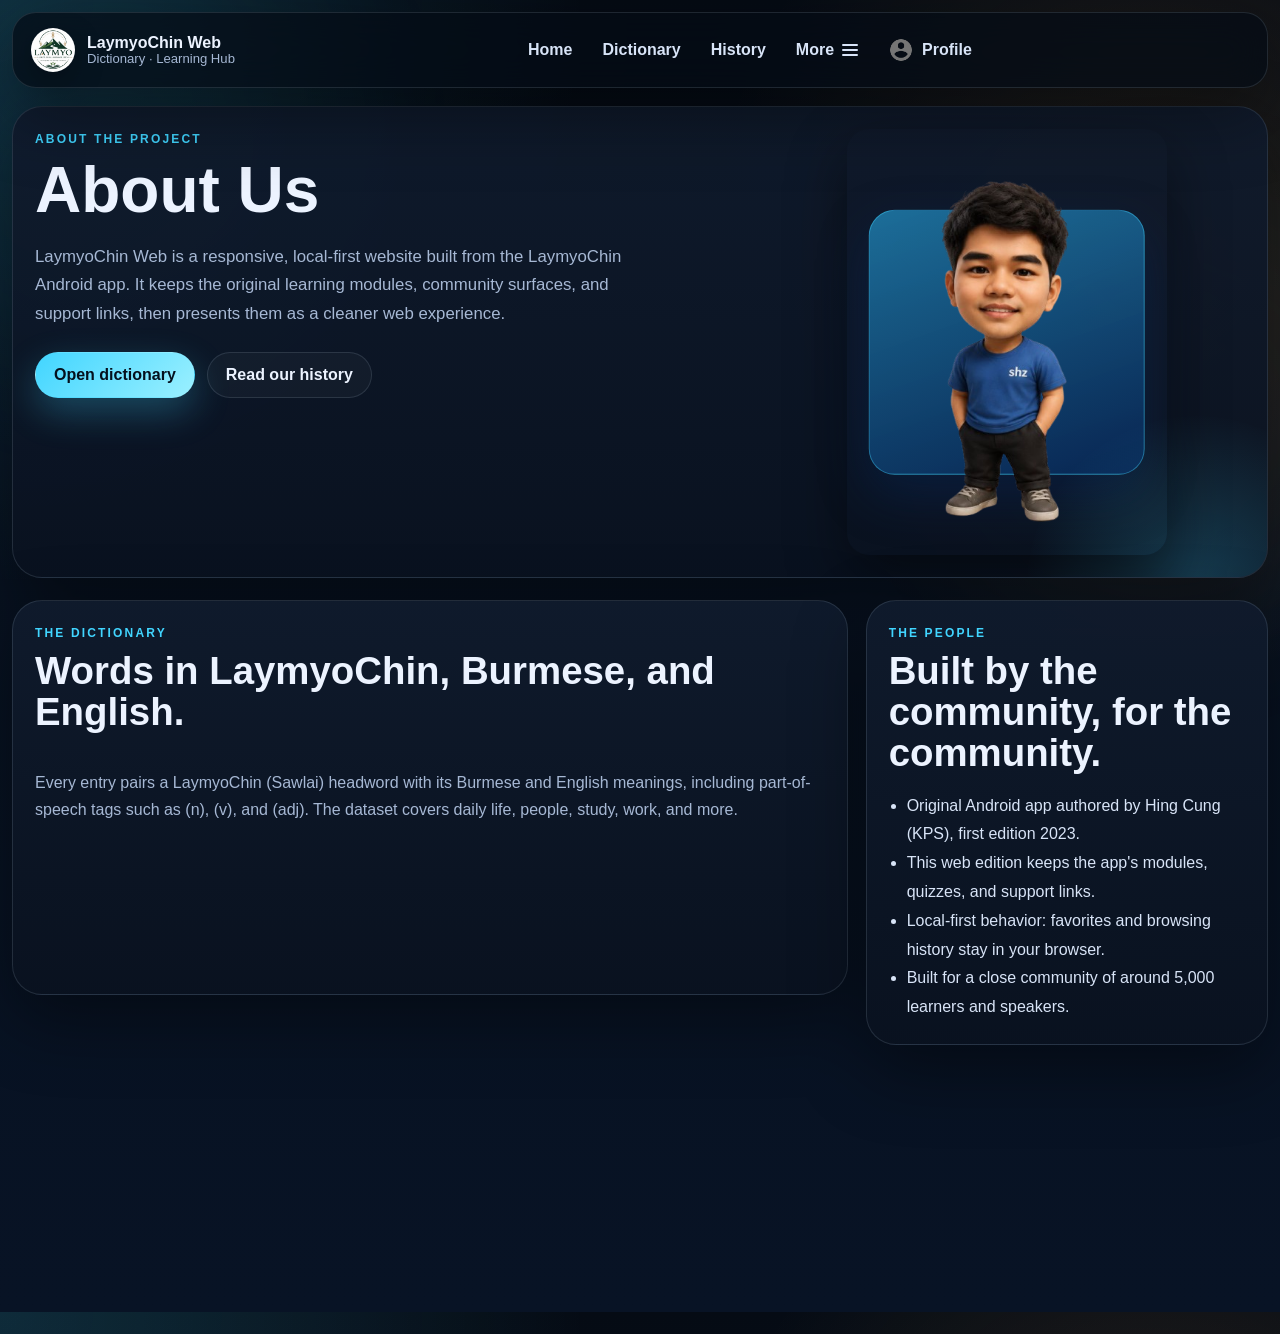
==== commit 03e583d8: "Fix deployment: make site self-contained in html/ folder" ====
--- a/html/about.html
+++ b/html/about.html
@@ -9,8 +9,8 @@
   <meta name="referrer" content="no-referrer">
   <meta name="description" content="About LaymyoChin Web — the LaymyoChin/Sawlai, Burmese, and English dictionary and learning hub built for the community.">
   <title>LaymyoChin Web | About Us</title>
-  <link rel="stylesheet" href="../css/styles.css">
-  <script defer src="../js/nav.js"></script>
+  <link rel="stylesheet" href="css/styles.css">
+  <script defer src="js/nav.js"></script>
 </head>
 <body>
   <div class="bg-orb bg-orb-a"></div>
@@ -18,7 +18,7 @@
   <div class="shell">
     <header class="topbar">
       <a class="brand" href="/" aria-label="LaymyoChin Web home">
-        <img src="../assets/images/logo.png" alt="" class="brand-mark">
+        <img src="assets/images/logo.png" alt="" class="brand-mark">
         <span>
           <strong>LaymyoChin Web</strong>
           <small>Dictionary · Learning Hub</small>
@@ -41,7 +41,7 @@
           </div>
         </div>
         <a class="profile-link" href="profile" aria-label="Profile">
-          <img src="../assets/images/profile.png" alt="" class="profile-avatar">
+          <img src="assets/images/profile.png" alt="" class="profile-avatar">
           <span>Profile</span>
         </a>
       </nav>
@@ -64,7 +64,7 @@
         </div>
         <div class="hero-art about-hero-art">
           <div class="about-frame about-art" aria-hidden="true"></div>
-          <img src="../assets/images/about-me.png" alt="LaymyoChin artwork" class="about-photo">
+          <img src="assets/images/about-me.png" alt="LaymyoChin artwork" class="about-photo">
         </div>
       </section>
 
--- a/html/css/styles.css
+++ b/html/css/styles.css
@@ -0,0 +1,2604 @@
+@font-face {
+  font-family: "Laymyo Sans";
+  src: url("assets/fonts/google_sans.ttf") format("truetype");
+  font-display: swap;
+}
+
+@font-face {
+  font-family: "Laymyo Myanmar";
+  src: url("assets/fonts/pyidaungsubold.ttf") format("truetype");
+  font-display: swap;
+}
+
+:root {
+  --bg: #07111f;
+  --bg-alt: #0c1727;
+  --panel: rgba(12, 22, 38, 0.82);
+  --panel-solid: #0f1a2b;
+  --line: rgba(214, 232, 255, 0.12);
+  --line-strong: rgba(124, 212, 255, 0.35);
+  --text: #ecf3ff;
+  --muted: #a6b8d4;
+  --soft: #d8e4f7;
+  --accent: #41d5ff;
+  --accent-2: #ffb84d;
+  --accent-3: #80f0b6;
+  --danger: #ff6f73;
+  --shadow: 0 24px 72px rgba(0, 0, 0, 0.42);
+  --radius-xl: 30px;
+  --radius-lg: 22px;
+  --radius-md: 16px;
+}
+
+* {
+  box-sizing: border-box;
+}
+
+html {
+  scroll-behavior: smooth;
+}
+
+body {
+  margin: 0;
+  color: var(--text);
+  background:
+    radial-gradient(circle at top left, rgba(65, 213, 255, 0.16), transparent 32%),
+    radial-gradient(circle at 90% 18%, rgba(255, 184, 77, 0.12), transparent 28%),
+    linear-gradient(180deg, #050b14 0%, var(--bg) 34%, #081325 100%);
+  font-family: "Laymyo Sans", "Laymyo Myanmar", "Segoe UI", sans-serif;
+  min-height: 100vh;
+}
+
+body::before {
+  content: "";
+  position: fixed;
+  inset: 0;
+  pointer-events: none;
+  background-image: linear-gradient(rgba(255, 255, 255, 0.03) 1px, transparent 1px),
+    linear-gradient(90deg, rgba(255, 255, 255, 0.03) 1px, transparent 1px);
+  background-size: 56px 56px;
+  mask-image: linear-gradient(180deg, rgba(0, 0, 0, 0.36), transparent 88%);
+  opacity: 0.18;
+}
+
+a {
+  color: inherit;
+  text-decoration: none;
+}
+
+button,
+input,
+textarea,
+select {
+  font: inherit;
+}
+
+.shell {
+  width: min(calc(100vw - 24px), 1600px);
+  margin: 0 auto;
+  padding: 12px 0 28px;
+  position: relative;
+  z-index: 1;
+}
+
+.bg-orb {
+  position: fixed;
+  width: 34vw;
+  aspect-ratio: 1;
+  border-radius: 50%;
+  filter: blur(90px);
+  opacity: 0.45;
+  pointer-events: none;
+  z-index: 0;
+}
+
+.bg-orb-a {
+  top: -6vw;
+  left: -8vw;
+  background: rgba(65, 213, 255, 0.14);
+}
+
+.bg-orb-b {
+  right: -8vw;
+  top: 22vh;
+  background: rgba(255, 184, 77, 0.11);
+}
+
+.topbar {
+  position: sticky;
+  top: 10px;
+  z-index: 20;
+  display: grid;
+  grid-template-columns: auto minmax(0, 1fr);
+  align-items: center;
+  gap: 16px;
+  padding: 14px 18px;
+  margin-bottom: 18px;
+  border: 1px solid var(--line);
+  border-radius: 24px;
+  background: rgba(5, 12, 22, 0.72);
+  backdrop-filter: blur(18px);
+  box-shadow: var(--shadow);
+  transform: translateY(0);
+  opacity: 1;
+  transition:
+    transform 220ms ease,
+    opacity 220ms ease,
+    padding 220ms ease,
+    background 220ms ease,
+    border-color 220ms ease,
+    box-shadow 220ms ease;
+  will-change: transform, opacity;
+}
+
+.topbar.is-scrolled {
+  padding-block: 10px;
+  background: rgba(5, 12, 22, 0.84);
+  border-color: rgba(214, 232, 255, 0.16);
+  box-shadow: 0 18px 48px rgba(0, 0, 0, 0.32);
+}
+
+.topbar.is-hidden {
+  transform: translateY(-120%);
+  opacity: 0;
+  pointer-events: none;
+}
+
+.brand {
+  display: inline-flex;
+  align-items: center;
+  gap: 12px;
+  min-width: 0;
+}
+
+.brand-mark {
+  width: 44px;
+  height: 44px;
+  border-radius: 50%;
+  object-fit: cover;
+  box-shadow: 0 10px 30px rgba(0, 0, 0, 0.32);
+}
+
+.brand span {
+  display: flex;
+  flex-direction: column;
+  min-width: 0;
+}
+
+.brand strong {
+  font-size: 1rem;
+  line-height: 1.1;
+}
+
+.brand small {
+  color: var(--muted);
+  font-size: 0.82rem;
+}
+
+.nav {
+  display: flex;
+  flex-wrap: nowrap;
+  justify-content: center;
+  align-items: center;
+  gap: 10px;
+  overflow-x: auto;
+  overflow-y: hidden;
+  scrollbar-width: none;
+  padding: 2px 4px;
+  min-width: 0;
+  scroll-snap-type: x proximity;
+  scroll-padding-inline: 6px;
+}
+
+.nav::-webkit-scrollbar {
+  display: none;
+}
+
+.nav a {
+  position: relative;
+  padding: 8px 10px;
+  color: var(--soft);
+  font-weight: 700;
+  white-space: nowrap;
+  scroll-snap-align: center;
+  text-decoration: none;
+  transition: color 160ms ease;
+}
+
+.nav a::after {
+  content: "";
+  position: absolute;
+  left: 10px;
+  right: 10px;
+  bottom: 2px;
+  height: 2px;
+  border-radius: 2px;
+  background: var(--accent);
+  transform: scaleX(0);
+  transform-origin: left;
+  transition: transform 220ms ease;
+}
+
+.nav a:hover {
+  color: var(--text);
+}
+
+.nav a:hover::after,
+.nav a[aria-current="page"]::after {
+  transform: scaleX(1);
+}
+
+.nav a[aria-current="page"] {
+  color: var(--accent);
+}
+
+.nav-menu {
+  position: relative;
+}
+
+.nav-menu-toggle {
+  position: relative;
+  display: inline-flex;
+  align-items: center;
+  gap: 8px;
+  padding: 8px 10px;
+  border: none;
+  background: none;
+  color: var(--soft);
+  font: inherit;
+  font-weight: 700;
+  cursor: pointer;
+  white-space: nowrap;
+  transition: color 160ms ease;
+}
+
+.nav-menu-toggle::after {
+  content: "";
+  position: absolute;
+  left: 10px;
+  right: 10px;
+  bottom: 2px;
+  height: 2px;
+  border-radius: 2px;
+  background: var(--accent);
+  transform: scaleX(0);
+  transform-origin: left;
+  transition: transform 220ms ease;
+}
+
+.nav-menu-toggle:hover {
+  color: var(--text);
+}
+
+.nav-menu-toggle:hover::after {
+  transform: scaleX(1);
+}
+
+.nav-hamburger {
+  display: inline-flex;
+  flex-direction: column;
+  justify-content: space-between;
+  width: 16px;
+  height: 12px;
+}
+
+.nav-hamburger span {
+  display: block;
+  height: 2px;
+  width: 100%;
+  border-radius: 2px;
+  background: currentColor;
+  transition: transform 200ms ease, opacity 200ms ease;
+}
+
+.nav-menu-toggle[aria-expanded="true"] .nav-hamburger span:first-child {
+  transform: translateY(5px) rotate(45deg);
+}
+
+.nav-menu-toggle[aria-expanded="true"] .nav-hamburger span:nth-child(2) {
+  opacity: 0;
+}
+
+.nav-menu-toggle[aria-expanded="true"] .nav-hamburger span:last-child {
+  transform: translateY(-5px) rotate(-45deg);
+}
+
+.nav-menu-panel {
+  position: fixed;
+  z-index: 40;
+  min-width: 230px;
+  padding: 8px;
+  display: grid;
+  gap: 4px;
+  border: 1px solid var(--line-strong);
+  border-radius: 18px;
+  background: rgba(8, 15, 27, 0.96);
+  box-shadow: var(--shadow);
+  backdrop-filter: blur(14px);
+  opacity: 0;
+  visibility: hidden;
+  transform: translateY(-6px);
+  transition: opacity 180ms ease, transform 180ms ease, visibility 180ms;
+}
+
+.nav-menu.is-open .nav-menu-panel {
+  opacity: 1;
+  visibility: visible;
+  transform: translateY(0);
+}
+
+.nav-menu-panel a {
+  display: block;
+  padding: 10px 14px;
+  border-radius: 12px;
+  border: 1px solid transparent;
+  color: var(--soft);
+  white-space: nowrap;
+  transition: background 160ms ease, border-color 160ms ease, color 160ms ease;
+}
+
+.nav-menu-panel a:hover {
+  background: rgba(255, 255, 255, 0.05);
+  border-color: var(--line);
+  color: var(--text);
+}
+
+.profile-link {
+  display: inline-flex;
+  align-items: center;
+  gap: 8px;
+  flex-shrink: 0;
+  padding: 8px 10px;
+  color: var(--soft);
+  font-weight: 700;
+  white-space: nowrap;
+  text-decoration: none;
+  transition: color 160ms ease;
+}
+
+.profile-link:hover {
+  color: var(--text);
+}
+
+.profile-avatar {
+  width: 26px;
+  height: 26px;
+  border-radius: 50%;
+  object-fit: cover;
+  display: block;
+}
+
+.card {
+  border: 1px solid var(--line);
+  background: linear-gradient(180deg, rgba(16, 27, 45, 0.92), rgba(10, 18, 32, 0.92));
+  box-shadow: var(--shadow);
+  border-radius: var(--radius-xl);
+}
+
+.cool-heading {
+  display: block;
+  font-weight: 800;
+  letter-spacing: -0.01em;
+}
+
+.cool-highlight {
+  background: linear-gradient(120deg, var(--accent), #9bf0ff, var(--accent-2));
+  -webkit-background-clip: text;
+  background-clip: text;
+  color: transparent;
+  animation: coolShimmer 4s ease-in-out infinite;
+}
+
+@keyframes coolShimmer {
+  0%, 100% { background-position: 0% 50%; }
+  50% { background-position: 100% 50%; }
+}
+
+.cool-highlight {
+  background-size: 200% 200%;
+}
+
+.hero {
+  display: grid;
+  grid-template-columns: 1.2fr 0.8fr;
+  gap: 18px;
+  padding: 22px;
+  overflow: hidden;
+  position: relative;
+}
+
+.hero::after {
+  content: "";
+  position: absolute;
+  inset: auto -8% -38% auto;
+  width: 340px;
+  height: 340px;
+  border-radius: 50%;
+  background: radial-gradient(circle, rgba(65, 213, 255, 0.22), transparent 72%);
+  pointer-events: none;
+}
+
+.eyebrow {
+  display: inline-flex;
+  align-items: center;
+  gap: 8px;
+  color: var(--accent);
+  text-transform: uppercase;
+  letter-spacing: 0.18em;
+  font-size: 0.75rem;
+  font-weight: 700;
+}
+
+.hero-copy h1,
+.section-head h2,
+.content-card h2,
+.security-card h2,
+.translator-card h3,
+.detail-card h3 {
+  margin: 10px 0 0;
+  line-height: 1.06;
+}
+
+.hero-copy h1 {
+  font-size: clamp(2.4rem, 5vw, 4.8rem);
+  max-width: 12ch;
+}
+
+.lede,
+.section-head p,
+.content-card p,
+.security-card p {
+  color: var(--muted);
+  line-height: 1.7;
+}
+
+.hero-copy .lede {
+  max-width: 65ch;
+  font-size: 1.05rem;
+  margin-top: 18px;
+}
+
+.hero-actions {
+  display: flex;
+  flex-wrap: wrap;
+  gap: 12px;
+  margin-top: 24px;
+}
+
+.button-icon {
+  display: inline-flex;
+  align-items: center;
+  gap: 8px;
+}
+
+.menu-icon {
+  font-size: 1rem;
+  line-height: 1;
+}
+
+.button,
+.icon-button,
+.link-button {
+  border: 1px solid transparent;
+  cursor: pointer;
+  transition: transform 160ms ease, border-color 160ms ease, background 160ms ease, opacity 160ms ease;
+}
+
+.button {
+  display: inline-flex;
+  align-items: center;
+  justify-content: center;
+  padding: 13px 18px;
+  border-radius: 999px;
+  font-weight: 700;
+}
+
+.button-primary {
+  color: #04101d;
+  background: linear-gradient(135deg, var(--accent), #9bf0ff);
+  box-shadow: 0 14px 36px rgba(65, 213, 255, 0.28);
+}
+
+.button-secondary {
+  color: var(--text);
+  background: rgba(255, 255, 255, 0.03);
+  border-color: var(--line);
+}
+
+.button:hover,
+.icon-button:hover,
+.link-button:hover {
+  transform: translateY(-1px);
+}
+
+.hero-points {
+  display: flex;
+  flex-wrap: wrap;
+  gap: 10px;
+  margin-top: 24px;
+}
+
+.hero-points .pill,
+.pill {
+  display: inline-flex;
+  align-items: center;
+  gap: 6px;
+  padding: 8px 12px;
+  border-radius: 999px;
+  background: rgba(255, 255, 255, 0.04);
+  border: 1px solid var(--line);
+  color: var(--soft);
+  font-size: 0.9rem;
+}
+
+.hero-art {
+  display: flex;
+  flex-direction: column;
+  justify-content: center;
+  gap: 16px;
+}
+
+.hero-art-frame {
+  position: relative;
+  min-height: 430px;
+  border-radius: 26px;
+  overflow: hidden;
+  border: 1px solid rgba(255, 255, 255, 0.08);
+  background: linear-gradient(180deg, rgba(65, 213, 255, 0.08), rgba(255, 184, 77, 0.08));
+}
+
+.about-art {
+  background: linear-gradient(160deg, rgba(41, 182, 246, 0.55), rgba(8, 40, 90, 0.85));
+}
+
+.about-hero-art {
+  position: relative;
+  justify-content: center;
+  align-items: center;
+}
+
+.about-frame {
+  position: absolute;
+  top: 50%;
+  left: 50%;
+  transform: translate(-50%, -50%);
+  width: 58%;
+  height: 62%;
+  border-radius: 26px;
+  border: 1px solid rgba(65, 213, 255, 0.4);
+  box-shadow: 0 20px 50px rgba(8, 40, 90, 0.45);
+}
+
+.about-photo {
+  position: relative;
+  z-index: 1;
+  width: min(320px, 100%);
+  height: auto;
+  border-radius: 22px;
+  display: block;
+  box-shadow: 0 24px 60px rgba(0, 0, 0, 0.45);
+  animation: aboutFloat 5s ease-in-out infinite;
+}
+
+@keyframes aboutFloat {
+  0%, 100% {
+    transform: translateY(0);
+  }
+  50% {
+    transform: translateY(-14px);
+  }
+}
+
+.hero-scene {
+  min-height: 0;
+  aspect-ratio: 480 / 221;
+}
+
+.profile-card {
+  display: flex;
+  flex-direction: column;
+  align-items: center;
+  justify-content: center;
+  gap: 12px;
+  text-align: center;
+  padding: 26px;
+  border-radius: var(--radius-lg);
+  background: linear-gradient(160deg, rgba(65, 213, 255, 0.14), rgba(255, 184, 77, 0.06));
+  border: 1px solid rgba(65, 213, 255, 0.3);
+}
+
+.profile-big-avatar {
+  width: 104px;
+  height: 104px;
+  border-radius: 50%;
+  object-fit: cover;
+  border: 3px solid rgba(65, 213, 255, 0.5);
+  box-shadow: 0 16px 44px rgba(65, 213, 255, 0.25);
+}
+
+.profile-card h2 {
+  margin: 0;
+  line-height: 1.1;
+}
+
+.profile-card p {
+  color: var(--muted);
+  margin: 4px 0 0;
+}
+
+.profile-status {
+  display: flex;
+  flex-wrap: wrap;
+  justify-content: center;
+  gap: 8px;
+}
+
+.profile-layout .mini-item {
+  padding: 14px;
+  border: 1px solid var(--line);
+  border-radius: var(--radius-md);
+  background: rgba(255, 255, 255, 0.03);
+}
+
+.entry-actions {
+  display: flex;
+  align-items: center;
+  gap: 8px;
+  margin-top: 10px;
+}
+
+.entry-actions .mini-button {
+  font-size: 0.85rem;
+}
+
+.edit-dialog {
+  width: min(430px, calc(100vw - 32px));
+  border: 1px solid rgba(65, 213, 255, 0.28);
+  border-radius: var(--radius-lg);
+  background: linear-gradient(180deg, rgba(16, 27, 45, 0.98), rgba(10, 18, 32, 0.98));
+  box-shadow: 0 24px 70px rgba(0, 0, 0, 0.6), 0 0 40px rgba(65, 213, 255, 0.12);
+  color: var(--text);
+  padding: 20px;
+  max-height: 88vh;
+  overflow-y: auto;
+}
+
+.edit-dialog textarea {
+  min-height: 72px;
+  resize: none;
+  overflow: hidden;
+}
+
+.edit-dialog::backdrop {
+  background: rgba(3, 8, 16, 0.72);
+  backdrop-filter: blur(4px);
+}
+
+.edit-review-note {
+  margin: 14px 0 4px;
+  padding: 10px 14px;
+  border-radius: var(--radius-md);
+  background: rgba(128, 240, 182, 0.08);
+  border: 1px solid rgba(128, 240, 182, 0.3);
+  color: var(--accent-3);
+  font-size: 0.9rem;
+}
+
+.edit-field {
+  display: grid;
+  gap: 6px;
+}
+
+.edit-field span {
+  font-weight: 700;
+  font-size: 0.85rem;
+  letter-spacing: 0.04em;
+  text-transform: uppercase;
+  color: var(--soft);
+}
+
+.edit-field input,
+.edit-field textarea {
+  font-family: inherit;
+}
+
+.edit-hint {
+  color: var(--muted);
+  font-size: 0.8rem;
+}
+
+.edit-status {
+  margin-top: 10px;
+  font-size: 0.9rem;
+  color: var(--accent-2);
+  min-height: 1.2em;
+}
+
+.hero-art-frame::before {
+  content: "";
+  position: absolute;
+  inset: 0;
+  background:
+    linear-gradient(180deg, rgba(2, 8, 15, 0.08), rgba(2, 8, 15, 0.72)),
+    radial-gradient(circle at 20% 20%, rgba(65, 213, 255, 0.2), transparent 26%);
+  z-index: 1;
+}
+
+.hero-image {
+  position: absolute;
+  inset: 0;
+  width: 100%;
+  height: 100%;
+  object-fit: cover;
+  z-index: 0;
+}
+
+.hero-scene-overlay {
+  position: absolute;
+  left: 18px;
+  right: 18px;
+  bottom: 18px;
+  display: grid;
+  gap: 10px;
+  max-width: 360px;
+  z-index: 2;
+}
+
+.scene-line {
+  display: inline-flex;
+  align-self: start;
+  width: fit-content;
+  max-width: 100%;
+  padding: 12px 16px;
+  border-radius: 999px;
+  background: rgba(4, 10, 18, 0.55);
+  border: 1px solid rgba(255, 255, 255, 0.1);
+  color: var(--text);
+  box-shadow: 0 16px 40px rgba(0, 0, 0, 0.26);
+  backdrop-filter: blur(10px);
+  font-weight: 800;
+  letter-spacing: 0.01em;
+  transform: translateY(18px);
+  opacity: 0;
+  animation: floatUpWord 6s ease-in-out infinite;
+}
+
+.scene-line-1 { animation-delay: 0s; }
+.scene-line-2 { animation-delay: 0.7s; }
+.scene-line-3 { animation-delay: 1.4s; }
+.scene-line-4 { animation-delay: 2.1s; }
+
+.hero-scene .hero-image {
+  filter: saturate(1.05) contrast(1.03);
+}
+
+.hero-scene::after {
+  content: "";
+  position: absolute;
+  inset: auto 0 0 0;
+  height: 42%;
+  background: linear-gradient(180deg, transparent, rgba(3, 7, 12, 0.64));
+  pointer-events: none;
+  z-index: 1;
+}
+
+.hero-badge {
+  display: flex;
+  flex-direction: column;
+  gap: 4px;
+  padding: 18px 20px;
+  border-radius: 22px;
+  background: rgba(255, 255, 255, 0.04);
+  border: 1px solid var(--line);
+}
+
+.hero-badge span {
+  color: var(--accent-2);
+  font-size: 0.8rem;
+  text-transform: uppercase;
+  letter-spacing: 0.12em;
+}
+
+.hero-badge strong {
+  font-size: 1rem;
+}
+
+@keyframes floatUpWord {
+  0% {
+    opacity: 0;
+    transform: translateY(18px);
+  }
+  14% {
+    opacity: 1;
+    transform: translateY(0);
+  }
+  62% {
+    opacity: 1;
+    transform: translateY(-4px);
+  }
+  82% {
+    opacity: 0;
+    transform: translateY(-18px);
+  }
+  100% {
+    opacity: 0;
+    transform: translateY(-18px);
+  }
+}
+
+@media (max-width: 760px) {
+  .scene-line-4 {
+    max-width: 90%;
+  }
+}
+
+.stats-grid {
+  display: grid;
+  grid-template-columns: repeat(4, minmax(0, 1fr));
+  gap: 14px;
+  margin-top: 14px;
+}
+
+.stat {
+  padding: 22px;
+}
+
+.stat-label {
+  color: var(--muted);
+  font-size: 0.92rem;
+}
+
+.stat strong {
+  display: block;
+  margin-top: 12px;
+  font-size: clamp(2rem, 4vw, 3rem);
+}
+
+.stat small {
+  display: block;
+  margin-top: 4px;
+  color: var(--muted);
+}
+
+.section {
+  margin-top: 22px;
+}
+
+.section-head {
+  display: grid;
+  grid-template-columns: minmax(0, 1fr) minmax(240px, 0.9fr);
+  gap: 20px;
+  align-items: end;
+  margin-bottom: 18px;
+}
+
+.section-head-actions {
+  display: grid;
+  gap: 12px;
+  justify-items: start;
+}
+
+.section-button {
+  display: inline-flex;
+  width: fit-content;
+}
+
+.section-head.compact {
+  grid-template-columns: 1fr;
+}
+
+.section-head h2,
+.content-card h2,
+.security-card h2 {
+  font-size: clamp(1.6rem, 3vw, 2.45rem);
+}
+
+.modules-grid {
+  display: grid;
+  grid-template-columns: repeat(4, minmax(0, 1fr));
+  gap: 16px;
+}
+
+.module-card,
+.entry-card,
+.mini-item,
+.link-card,
+.study-card {
+  padding: 18px;
+  border-radius: 22px;
+  border: 1px solid var(--line);
+  background: rgba(255, 255, 255, 0.04);
+}
+
+.module-card {
+  min-height: 168px;
+  display: flex;
+  flex-direction: column;
+  justify-content: space-between;
+  gap: 12px;
+}
+
+.module-card strong {
+  font-size: 1.05rem;
+}
+
+.module-card p,
+.mini-item p {
+  margin: 0;
+  color: var(--muted);
+  line-height: 1.6;
+  font-size: 0.95rem;
+}
+
+.module-card .module-tag {
+  display: inline-flex;
+  width: fit-content;
+  padding: 7px 10px;
+  border-radius: 999px;
+  background: rgba(65, 213, 255, 0.12);
+  color: var(--accent);
+  font-size: 0.8rem;
+}
+
+.layout-grid {
+  display: grid;
+  grid-template-columns: minmax(0, 1.35fr) minmax(300px, 0.65fr);
+  gap: 18px;
+  align-items: start;
+}
+
+.panel {
+  padding: 22px;
+}
+
+.sidebar {
+  display: grid;
+  gap: 16px;
+}
+
+.search-bar {
+  display: grid;
+  grid-template-columns: 1fr;
+  margin-top: 16px;
+}
+
+.search-bar {
+  position: relative;
+  border-radius: 18px;
+  padding: 1px;
+  background: linear-gradient(120deg, var(--accent), #9bf0ff, var(--accent-2), var(--accent-3), var(--accent));
+  background-size: 300% 300%;
+  animation: searchBorderFlow 4s linear infinite;
+}
+
+.search-bar > input {
+  border: none;
+  background: var(--bg-alt);
+  border-radius: 17px;
+}
+
+.search-bar:focus-within {
+  background-size: 300% 300%;
+  animation-duration: 1.6s;
+}
+
+@keyframes searchBorderFlow {
+  0% { background-position: 0% 50%; }
+  100% { background-position: 300% 50%; }
+}
+
+input,
+textarea,
+select {
+  width: 100%;
+  color: var(--text);
+  background: rgba(255, 255, 255, 0.05);
+  border: 1px solid var(--line);
+  border-radius: 18px;
+  padding: 14px 16px;
+  outline: none;
+}
+
+input::placeholder,
+textarea::placeholder {
+  color: #91a4c0;
+}
+
+input:focus,
+textarea:focus,
+select:focus {
+  border-color: rgba(65, 213, 255, 0.55);
+  box-shadow: 0 0 0 4px rgba(65, 213, 255, 0.12);
+}
+
+textarea {
+  resize: vertical;
+  min-height: 170px;
+}
+
+.icon-button,
+.link-button {
+  border-radius: 14px;
+  background: rgba(255, 255, 255, 0.04);
+  color: var(--soft);
+  padding: 12px 14px;
+}
+
+.link-button {
+  color: var(--accent);
+  padding-inline: 0;
+  background: transparent;
+}
+
+.chip-row {
+  display: flex;
+  flex-wrap: wrap;
+  gap: 10px;
+  margin-top: 14px;
+}
+
+.chip {
+  border-radius: 999px;
+  padding: 10px 14px;
+  border: 1px solid var(--line);
+  background: rgba(255, 255, 255, 0.03);
+  color: var(--soft);
+  cursor: pointer;
+}
+
+.chip.active {
+  background: rgba(65, 213, 255, 0.16);
+  color: var(--accent);
+  border-color: rgba(65, 213, 255, 0.35);
+}
+
+.results-meta,
+.stack-head,
+.translator-row,
+.translator-actions {
+  display: flex;
+  align-items: center;
+  justify-content: space-between;
+  gap: 12px;
+}
+
+.results-meta {
+  margin: 18px 0 12px;
+  color: var(--muted);
+}
+
+.entry-list,
+.mini-list {
+  display: grid;
+  gap: 12px;
+}
+
+.entry-card {
+  display: grid;
+  grid-template-columns: 1fr auto;
+  gap: 14px;
+  align-items: start;
+}
+
+.entry-card.is-selected {
+  border-color: rgba(65, 213, 255, 0.4);
+  background: rgba(65, 213, 255, 0.08);
+}
+
+.entry-card h3 {
+  margin: 0 0 10px;
+  font-size: 1.02rem;
+}
+
+.entry-card .meta,
+.entry-detail .meta {
+  color: var(--muted);
+  font-size: 0.92rem;
+}
+
+.entry-actions,
+.detail-actions {
+  display: flex;
+  flex-wrap: wrap;
+  gap: 8px;
+}
+
+.mini-button {
+  display: inline-flex;
+  align-items: center;
+  justify-content: center;
+  padding: 9px 12px;
+  border-radius: 999px;
+  background: rgba(255, 255, 255, 0.05);
+  border: 1px solid var(--line);
+  color: var(--soft);
+  cursor: pointer;
+}
+
+.mini-button:hover {
+  border-color: rgba(65, 213, 255, 0.36);
+}
+
+.entry-actions .mini-button {
+  padding: 10px 18px;
+  font-weight: 700;
+  font-size: 0.9rem;
+  border-width: 1px;
+  transition: transform 160ms ease, box-shadow 160ms ease, border-color 160ms ease, filter 160ms ease;
+}
+
+.entry-actions .mini-button:hover {
+  transform: translateY(-1px);
+}
+
+.entry-actions [data-entry-action="edit"] {
+  background: linear-gradient(135deg, var(--accent), #9bf0ff);
+  border-color: rgba(65, 213, 255, 0.6);
+  color: #04101d;
+  box-shadow: 0 6px 18px rgba(65, 213, 255, 0.25);
+}
+
+.entry-actions [data-entry-action="edit"]:hover {
+  box-shadow: 0 8px 24px rgba(65, 213, 255, 0.4);
+  filter: brightness(1.06);
+}
+
+.entry-actions [data-entry-action="save"] {
+  background: rgba(128, 240, 182, 0.14);
+  border-color: rgba(128, 240, 182, 0.5);
+  color: var(--accent-3);
+}
+
+.entry-actions [data-entry-action="save"]:hover {
+  background: rgba(128, 240, 182, 0.22);
+  box-shadow: 0 6px 18px rgba(128, 240, 182, 0.2);
+}
+
+.detail-card {
+  padding: 20px;
+  min-height: 280px;
+}
+
+.detail-empty {
+  display: grid;
+  place-items: center;
+  text-align: center;
+  min-height: 100%;
+  gap: 10px;
+}
+
+.detail-icon {
+  width: 64px;
+  height: 64px;
+  border-radius: 20px;
+  display: grid;
+  place-items: center;
+  background: linear-gradient(135deg, rgba(65, 213, 255, 0.18), rgba(255, 184, 77, 0.16));
+  color: var(--accent);
+  font-weight: 800;
+  font-size: 1.1rem;
+}
+
+.detail-head {
+  display: flex;
+  flex-direction: column;
+  gap: 6px;
+  margin-bottom: 14px;
+}
+
+.detail-head h3 {
+  font-size: 1.8rem;
+  margin: 0;
+}
+
+.detail-grid {
+  display: grid;
+  gap: 10px;
+  margin: 14px 0;
+}
+
+.detail-field {
+  padding: 14px;
+  border-radius: 18px;
+  background: rgba(255, 255, 255, 0.04);
+  border: 1px solid var(--line);
+}
+
+.detail-field span {
+  display: block;
+  color: var(--muted);
+  font-size: 0.82rem;
+  margin-bottom: 4px;
+  text-transform: uppercase;
+  letter-spacing: 0.12em;
+}
+
+.stack-card {
+  padding: 18px;
+}
+
+.stack-card h3 {
+  margin: 0;
+}
+
+.mini-item {
+  display: grid;
+  gap: 6px;
+}
+
+.mini-item strong {
+  font-size: 0.96rem;
+}
+
+.translator-grid {
+  display: grid;
+  grid-template-columns: repeat(2, minmax(0, 1fr));
+  gap: 16px;
+}
+
+.translator-card {
+  padding: 20px;
+}
+
+.translator-row {
+  flex-wrap: wrap;
+  align-items: end;
+}
+
+.translator-row label {
+  flex: 1 1 180px;
+  display: grid;
+  gap: 8px;
+  color: var(--muted);
+}
+
+.block-label {
+  display: grid;
+  gap: 8px;
+  margin-top: 16px;
+  color: var(--muted);
+}
+
+.translator-actions {
+  flex-wrap: wrap;
+  justify-content: flex-start;
+  margin-top: 16px;
+}
+
+.translation-output {
+  min-height: 170px;
+  padding: 18px;
+  border-radius: 20px;
+  background: rgba(255, 255, 255, 0.04);
+  border: 1px solid var(--line);
+  color: var(--text);
+  line-height: 1.8;
+  white-space: pre-wrap;
+}
+
+.translator-note {
+  margin: 10px 0 0;
+  color: var(--muted);
+  font-size: 0.92rem;
+  line-height: 1.6;
+}
+
+.suggestion-box {
+  margin-top: 16px;
+}
+
+.study-grid {
+  display: grid;
+  grid-template-columns: repeat(3, minmax(0, 1fr));
+  gap: 16px;
+}
+
+.study-card {
+  min-height: 170px;
+}
+
+.study-card strong {
+  display: block;
+  font-size: 1.1rem;
+  margin-bottom: 8px;
+}
+
+.study-card p {
+  margin: 0;
+  color: var(--muted);
+  line-height: 1.65;
+}
+
+.conversation-layout,
+.category-layout {
+  display: grid;
+  grid-template-columns: minmax(280px, 0.78fr) minmax(0, 1.22fr);
+  gap: 16px;
+  align-items: start;
+}
+
+.conversation-intro,
+.category-intro {
+  padding: 22px;
+}
+
+.conversation-intro p,
+.category-intro p {
+  margin: 0;
+  color: var(--muted);
+  line-height: 1.7;
+}
+
+.conversation-actions {
+  display: flex;
+  flex-wrap: wrap;
+  gap: 12px;
+  margin-top: 18px;
+}
+
+.conversation-grid,
+.category-grid {
+  display: grid;
+  grid-template-columns: repeat(2, minmax(0, 1fr));
+  gap: 16px;
+}
+
+.conversation-card,
+.category-card {
+  padding: 20px;
+}
+
+.conversation-card-head {
+  display: flex;
+  justify-content: space-between;
+  gap: 14px;
+  align-items: flex-start;
+}
+
+.conversation-card h3,
+.category-card h3 {
+  margin: 10px 0 0;
+  font-size: 1.12rem;
+}
+
+.conversation-card p,
+.category-card p {
+  margin: 0;
+  color: var(--muted);
+  line-height: 1.65;
+}
+
+.history-grid {
+  display: grid;
+  grid-template-columns: minmax(0, 1.2fr) minmax(300px, 0.8fr);
+  gap: 16px;
+  align-items: start;
+}
+
+.history-card {
+  padding: 22px;
+}
+
+.history-subtitle {
+  margin: 6px 0 12px;
+  color: var(--accent-2);
+  font-size: 1.2rem;
+  font-weight: 700;
+}
+
+.history-text {
+  margin: 14px 0 0;
+  padding: 18px;
+  border-radius: 20px;
+  border: 1px solid var(--line);
+  background: rgba(255, 255, 255, 0.04);
+  color: var(--soft);
+  white-space: pre-wrap;
+  line-height: 1.8;
+  overflow-x: auto;
+  font-family: "Laymyo Sans", "Laymyo Myanmar", "Segoe UI", sans-serif;
+}
+
+.history-text.small {
+  font-size: 0.92rem;
+  line-height: 1.7;
+}
+
+.history-reference {
+  margin-top: 18px;
+}
+
+.history-reader-shell {
+  display: grid;
+  gap: 16px;
+  padding: 18px;
+}
+
+.history-reader-top {
+  display: flex;
+  align-items: center;
+  justify-content: space-between;
+  gap: 12px;
+}
+
+.history-reader-count {
+  color: var(--muted);
+  font-size: 0.92rem;
+}
+
+.history-reader {
+  padding: 22px;
+  display: grid;
+  gap: 16px;
+}
+
+.history-reader-title {
+  color: var(--text);
+  font-size: clamp(1.4rem, 4vw, 2rem);
+  font-weight: 800;
+  line-height: 1.2;
+}
+
+.history-reader-body {
+  margin: 0;
+  white-space: pre-wrap;
+  color: var(--soft);
+  line-height: 1.85;
+  font-family: "Laymyo Sans", "Laymyo Myanmar", "Segoe UI", sans-serif;
+  font-size: 1rem;
+}
+
+.history-index {
+  display: grid;
+  grid-template-columns: repeat(auto-fit, minmax(170px, 1fr));
+  gap: 12px;
+  margin-bottom: 18px;
+}
+
+.history-index-chip {
+  display: grid;
+  gap: 6px;
+  padding: 14px 16px;
+  border-radius: 18px;
+  border: 1px solid var(--line);
+  background: rgba(255, 255, 255, 0.05);
+  color: var(--text);
+  text-decoration: none;
+  transition: transform 160ms ease, border-color 160ms ease, background 160ms ease;
+}
+
+.history-index-chip span {
+  color: var(--accent);
+  font-size: 0.82rem;
+  letter-spacing: 0.16em;
+  text-transform: uppercase;
+}
+
+.history-index-chip strong {
+  font-size: 0.95rem;
+  line-height: 1.45;
+}
+
+.history-index-chip:hover,
+.history-index-chip:focus-visible {
+  transform: translateY(-1px);
+  border-color: rgba(65, 213, 255, 0.45);
+  background: rgba(65, 213, 255, 0.08);
+}
+
+.history-full-card {
+  padding: 0;
+  overflow: hidden;
+}
+
+.history-full-summary {
+  display: grid;
+  grid-template-columns: auto minmax(0, 1fr) auto;
+  gap: 14px;
+  align-items: center;
+  padding: 18px 20px;
+  cursor: pointer;
+  list-style: none;
+}
+
+.history-full-summary::-webkit-details-marker {
+  display: none;
+}
+
+.history-step {
+  display: inline-flex;
+  align-items: center;
+  justify-content: center;
+  min-width: 48px;
+  height: 48px;
+  padding: 0 12px;
+  border-radius: 16px;
+  background: rgba(65, 213, 255, 0.12);
+  color: var(--accent);
+  font-weight: 800;
+}
+
+.history-summary-copy {
+  display: grid;
+  gap: 3px;
+}
+
+.history-summary-copy strong {
+  font-size: 1.08rem;
+}
+
+.history-summary-copy span {
+  color: var(--muted);
+  font-size: 0.92rem;
+}
+
+.history-toggle {
+  width: 34px;
+  height: 34px;
+  border-radius: 50%;
+  display: grid;
+  place-items: center;
+  border: 1px solid var(--line);
+  color: var(--soft);
+  background: rgba(255, 255, 255, 0.04);
+  transition: transform 160ms ease;
+}
+
+.history-full-card[open] .history-toggle {
+  transform: rotate(45deg);
+}
+
+.history-full-body {
+  padding: 0 20px 20px;
+  color: var(--muted);
+  line-height: 1.75;
+}
+
+.history-body-title {
+  margin: 0 0 14px;
+  color: var(--text);
+  font-size: 1rem;
+  font-weight: 700;
+  letter-spacing: 0.01em;
+}
+
+.icon-button {
+  width: 38px;
+  height: 38px;
+  border-radius: 12px;
+  border: 1px solid var(--line);
+  background: rgba(255, 255, 255, 0.05);
+  color: var(--text);
+  font-size: 1.35rem;
+  line-height: 1;
+}
+
+.history-full-text {
+  margin: 0 0 14px;
+  padding: 18px;
+  border-radius: 20px;
+  border: 1px solid var(--line);
+  background: rgba(255, 255, 255, 0.04);
+  color: var(--soft);
+  white-space: pre-wrap;
+  line-height: 1.8;
+  overflow-x: auto;
+  font-family: "Laymyo Sans", "Laymyo Myanmar", "Segoe UI", sans-serif;
+  max-height: min(72vh, 900px);
+  overflow-y: auto;
+}
+
+.history-menu-backdrop {
+  position: fixed;
+  inset: 0;
+  background: rgba(4, 10, 18, 0.62);
+  backdrop-filter: blur(5px);
+  z-index: 30;
+}
+
+.history-menu {
+  position: fixed;
+  top: 88px;
+  right: 20px;
+  width: min(92vw, 420px);
+  max-height: calc(100vh - 120px);
+  overflow-y: auto;
+  overflow-x: hidden;
+  z-index: 31;
+  padding: 16px;
+  display: grid;
+  gap: 14px;
+  transform: translateY(-8px) scale(0.98);
+  opacity: 0;
+  pointer-events: none;
+  transition: opacity 180ms ease, transform 180ms ease;
+}
+
+.history-menu.is-open {
+  opacity: 1;
+  transform: translateY(0) scale(1);
+  pointer-events: auto;
+}
+
+.history-menu-head {
+  display: flex;
+  align-items: flex-start;
+  justify-content: space-between;
+  gap: 14px;
+}
+
+.history-menu-list {
+  display: grid;
+  gap: 10px;
+  overflow: visible;
+  padding-right: 4px;
+}
+
+.history-menu-item {
+  display: grid;
+  gap: 4px;
+  text-align: left;
+  padding: 14px 16px;
+  border-radius: 16px;
+  border: 1px solid var(--line);
+  background: rgba(255, 255, 255, 0.04);
+  color: var(--text);
+}
+
+.history-menu-title {
+  font-weight: 700;
+}
+
+.history-menu-marker {
+  color: var(--muted);
+  font-size: 0.88rem;
+}
+
+.drawer-grid,
+.drawer-links-grid,
+.drawer-shortcut-grid {
+  display: grid;
+  gap: 14px;
+}
+
+.drawer-grid {
+  grid-template-columns: repeat(4, minmax(0, 1fr));
+}
+
+.drawer-links-grid {
+  grid-template-columns: repeat(3, minmax(0, 1fr));
+}
+
+.drawer-shortcut-grid {
+  grid-template-columns: repeat(3, minmax(0, 1fr));
+}
+
+.drawer-card,
+.drawer-link-card,
+.drawer-shortcut-card,
+.drawer-history-card {
+  padding: 18px;
+}
+
+.drawer-card {
+  display: grid;
+  gap: 10px;
+}
+
+.drawer-index {
+  display: inline-flex;
+  width: fit-content;
+  min-width: 48px;
+  justify-content: center;
+  align-items: center;
+  padding: 8px 12px;
+  border-radius: 999px;
+  background: rgba(65, 213, 255, 0.12);
+  color: var(--accent);
+  font-weight: 800;
+}
+
+.drawer-card strong,
+.drawer-link-card strong,
+.drawer-shortcut-card strong {
+  display: block;
+  font-size: 1.02rem;
+}
+
+.drawer-card p,
+.drawer-link-card span,
+.drawer-shortcut-card p,
+.drawer-history-card p {
+  margin: 0;
+  color: var(--muted);
+  line-height: 1.6;
+}
+
+.drawer-link-card {
+  display: grid;
+  gap: 6px;
+}
+
+.drawer-shortcut-card {
+  display: grid;
+  gap: 6px;
+}
+
+.drawer-history-card {
+  margin-top: 16px;
+  display: grid;
+  gap: 12px;
+}
+
+.drawer-history-block {
+  padding: 18px;
+  border-radius: 20px;
+  border: 1px solid var(--line);
+  background: rgba(255, 255, 255, 0.04);
+}
+
+.drawer-history-title {
+  color: var(--accent-2);
+  font-size: 1.08rem;
+  font-weight: 800;
+}
+
+.drawer-history-body {
+  margin-top: 8px;
+  color: var(--text);
+  font-size: 1.1rem;
+  font-weight: 700;
+}
+
+.drawer-header-card {
+  padding: 22px;
+  display: grid;
+  gap: 16px;
+}
+
+.drawer-header-top {
+  padding: 18px;
+  border-radius: 22px;
+  background:
+    linear-gradient(135deg, rgba(255, 255, 255, 0.04), rgba(65, 213, 255, 0.07)),
+    rgba(255, 255, 255, 0.03);
+  border: 1px solid var(--line);
+}
+
+.drawer-header-title {
+  color: #f44336;
+  font-size: clamp(1.1rem, 2vw, 1.25rem);
+  font-weight: 800;
+}
+
+.drawer-header-body {
+  margin-top: 8px;
+  color: #ffffff;
+  font-size: clamp(1rem, 1.8vw, 1.1rem);
+  font-weight: 700;
+  line-height: 1.55;
+}
+
+.drawer-header-meta {
+  display: flex;
+  flex-wrap: wrap;
+  gap: 12px 20px;
+  color: var(--accent-2);
+  font-size: 0.92rem;
+}
+
+.conversation-label {
+  display: inline-flex;
+  align-items: center;
+  justify-content: center;
+  min-height: 36px;
+  padding: 0 12px;
+  border-radius: 999px;
+  border: 1px solid var(--line);
+  background: rgba(255, 255, 255, 0.04);
+  color: var(--soft);
+  font-size: 0.9rem;
+  white-space: nowrap;
+}
+
+.conversation-card-actions {
+  display: flex;
+  flex-wrap: wrap;
+  gap: 10px;
+}
+
+.category-chip-cloud {
+  display: flex;
+  flex-wrap: wrap;
+  gap: 10px;
+}
+
+.category-chip {
+  display: inline-flex;
+  align-items: center;
+  min-height: 36px;
+  padding: 0 12px;
+  border-radius: 999px;
+  border: 1px solid var(--line);
+  background: rgba(255, 255, 255, 0.04);
+  color: var(--soft);
+  font-size: 0.9rem;
+}
+
+.quiz-layout {
+  display: grid;
+  grid-template-columns: minmax(0, 1.25fr) minmax(280px, 0.75fr);
+  gap: 16px;
+}
+
+.quiz-card,
+.quiz-mode-card {
+  padding: 22px;
+}
+
+.quiz-top {
+  display: flex;
+  justify-content: space-between;
+  gap: 16px;
+  align-items: start;
+}
+
+.quiz-top h3 {
+  margin: 10px 0 0;
+  font-size: clamp(1.4rem, 2.2vw, 2rem);
+}
+
+.quiz-scorebox {
+  min-width: 120px;
+  padding: 14px 16px;
+  border-radius: 18px;
+  background: rgba(255, 255, 255, 0.04);
+  border: 1px solid var(--line);
+  text-align: right;
+}
+
+.quiz-scorebox span {
+  display: block;
+  color: var(--muted);
+  font-size: 0.82rem;
+  text-transform: uppercase;
+  letter-spacing: 0.12em;
+}
+
+.quiz-scorebox strong {
+  font-size: 1.6rem;
+}
+
+.quiz-progress {
+  display: grid;
+  gap: 8px;
+  margin-top: 18px;
+}
+
+.quiz-progress-bar {
+  height: 10px;
+  border-radius: 999px;
+  background: rgba(255, 255, 255, 0.06);
+  overflow: hidden;
+  border: 1px solid var(--line);
+}
+
+.quiz-progress-bar span {
+  display: block;
+  height: 100%;
+  width: 0%;
+  border-radius: inherit;
+  background: linear-gradient(90deg, var(--accent), #9bf0ff);
+  transition: width 200ms ease;
+}
+
+.quiz-progress-text {
+  display: flex;
+  justify-content: space-between;
+  color: var(--muted);
+  font-size: 0.92rem;
+}
+
+.quiz-question {
+  margin-top: 18px;
+  padding: 18px;
+  border-radius: 20px;
+  background: rgba(255, 255, 255, 0.04);
+  border: 1px solid var(--line);
+  font-size: 1.12rem;
+  line-height: 1.7;
+}
+
+.quiz-options {
+  display: grid;
+  grid-template-columns: repeat(2, minmax(0, 1fr));
+  gap: 12px;
+  margin-top: 16px;
+}
+
+.quiz-option {
+  padding: 16px;
+  border-radius: 18px;
+  border: 1px solid var(--line);
+  background: rgba(255, 255, 255, 0.04);
+  color: var(--soft);
+  text-align: left;
+  cursor: pointer;
+  transition: transform 150ms ease, border-color 150ms ease, background 150ms ease;
+}
+
+.quiz-option:hover {
+  transform: translateY(-1px);
+  border-color: rgba(65, 213, 255, 0.35);
+}
+
+.quiz-option.selected {
+  background: rgba(65, 213, 255, 0.12);
+  border-color: rgba(65, 213, 255, 0.42);
+}
+
+.quiz-option.correct {
+  background: rgba(128, 240, 182, 0.16);
+  border-color: rgba(128, 240, 182, 0.42);
+}
+
+.quiz-option.wrong {
+  background: rgba(255, 111, 115, 0.16);
+  border-color: rgba(255, 111, 115, 0.42);
+}
+
+.quiz-actions {
+  display: flex;
+  flex-wrap: wrap;
+  gap: 12px;
+  margin-top: 16px;
+}
+
+.quiz-feedback {
+  min-height: 24px;
+  margin-top: 14px;
+  color: var(--muted);
+}
+
+.quiz-side {
+  display: grid;
+  gap: 16px;
+}
+
+.mode-grid {
+  display: grid;
+  gap: 12px;
+  margin-top: 14px;
+}
+
+.mode-tile {
+  padding: 18px;
+  text-align: left;
+  border-radius: 18px;
+  border: 1px solid var(--line);
+  background: rgba(255, 255, 255, 0.04);
+  color: var(--soft);
+  cursor: pointer;
+}
+
+.mode-tile strong {
+  display: block;
+  font-size: 1rem;
+}
+
+.mode-tile span {
+  display: block;
+  margin-top: 6px;
+  color: var(--muted);
+  line-height: 1.6;
+}
+
+.soon-grid {
+  display: grid;
+  grid-template-columns: repeat(2, minmax(0, 1fr));
+  gap: 10px;
+  margin-top: 14px;
+}
+
+.soon-tile {
+  padding: 14px;
+  border-radius: 16px;
+  border: 1px dashed rgba(255, 255, 255, 0.14);
+  color: var(--muted);
+  text-align: center;
+}
+
+.content-card,
+.security-card {
+  padding: 22px;
+}
+
+.link-grid {
+  display: grid;
+  grid-template-columns: repeat(3, minmax(0, 1fr));
+  gap: 14px;
+  margin-top: 16px;
+}
+
+.link-card {
+  display: grid;
+  gap: 8px;
+  transition: transform 160ms ease, border-color 160ms ease, background 160ms ease;
+}
+
+.link-card:hover {
+  transform: translateY(-2px);
+  border-color: rgba(65, 213, 255, 0.3);
+  background: rgba(65, 213, 255, 0.08);
+}
+
+.link-card span {
+  color: var(--muted);
+  line-height: 1.6;
+}
+
+.checklist {
+  margin: 18px 0 0;
+  padding-left: 18px;
+  color: var(--soft);
+  line-height: 1.8;
+}
+
+.footer {
+  display: flex;
+  justify-content: space-between;
+  gap: 18px;
+  align-items: center;
+  margin-top: 28px;
+  padding: 20px 8px 0;
+  color: var(--muted);
+}
+
+.footer strong {
+  color: var(--text);
+}
+
+.footer p {
+  margin: 8px 0 0;
+}
+
+.footer-links {
+  display: flex;
+  flex-wrap: wrap;
+  gap: 12px;
+}
+
+.status-bar {
+  position: fixed;
+  left: 50%;
+  bottom: 24px;
+  transform: translateX(-50%);
+  z-index: 50;
+  min-width: min(92vw, 520px);
+  padding: 14px 18px;
+  border-radius: 999px;
+  background: rgba(5, 12, 22, 0.9);
+  border: 1px solid var(--line);
+  color: var(--soft);
+  box-shadow: var(--shadow);
+  text-align: center;
+  opacity: 0;
+  pointer-events: none;
+  transition: opacity 180ms ease, transform 180ms ease;
+}
+
+.status-bar.show {
+  opacity: 1;
+  transform: translateX(-50%) translateY(-4px);
+}
+
+.floating-cta {
+  position: fixed;
+  right: 18px;
+  bottom: 18px;
+  z-index: 45;
+  display: grid;
+  gap: 10px;
+  width: min(86vw, 230px);
+}
+
+.floating-cta-link {
+  display: grid;
+  gap: 4px;
+  padding: 14px 16px;
+  border-radius: 18px;
+  border: 1px solid rgba(214, 232, 255, 0.16);
+  box-shadow: 0 18px 44px rgba(0, 0, 0, 0.34);
+  backdrop-filter: blur(16px);
+  color: #fff;
+  text-decoration: none;
+  transform: translateY(10px);
+  opacity: 0;
+  animation: floatingCtaFade 5.2s ease-in-out infinite;
+}
+
+.floating-cta-link strong {
+  font-size: 1rem;
+  line-height: 1.2;
+}
+
+.floating-cta-kicker {
+  color: var(--muted);
+  font-size: 0.78rem;
+  letter-spacing: 0.16em;
+  text-transform: uppercase;
+}
+
+.floating-cta-app {
+  border-color: rgba(65, 213, 255, 0.5);
+  background: linear-gradient(135deg, rgba(0, 130, 200, 0.92), rgba(8, 40, 90, 0.94));
+  box-shadow: 0 18px 44px rgba(0, 0, 0, 0.34), 0 8px 28px rgba(65, 213, 255, 0.25);
+}
+
+.floating-cta-app .floating-cta-kicker {
+  color: rgba(235, 248, 255, 0.85);
+}
+
+.floating-cta-join {
+  border-color: rgba(128, 240, 182, 0.45);
+  background: linear-gradient(135deg, rgba(6, 128, 86, 0.9), rgba(12, 52, 60, 0.92));
+  box-shadow: 0 18px 44px rgba(0, 0, 0, 0.34), 0 8px 28px rgba(128, 240, 182, 0.18);
+  animation-delay: 1.6s;
+}
+
+.floating-cta-join .floating-cta-kicker {
+  color: rgba(235, 255, 245, 0.85);
+}
+
+.floating-cta-link:hover,
+.floating-cta-link:focus-visible {
+  transform: translateY(-1px);
+  filter: brightness(1.12);
+}
+
+@keyframes floatingCtaFade {
+  0% {
+    opacity: 0;
+    transform: translateY(14px) scale(0.98);
+  }
+  18% {
+    opacity: 1;
+    transform: translateY(0) scale(1);
+  }
+  45% {
+    opacity: 1;
+    transform: translateY(0) scale(1);
+  }
+  60% {
+    opacity: 0.2;
+    transform: translateY(-2px) scale(0.99);
+  }
+  100% {
+    opacity: 0;
+    transform: translateY(-8px) scale(0.98);
+  }
+}
+
+@media (max-width: 1100px) {
+  .stats-grid,
+  .modules-grid,
+  .link-grid,
+  .study-grid {
+    grid-template-columns: repeat(2, minmax(0, 1fr));
+  }
+
+  .layout-grid,
+  .quiz-layout,
+  .translator-grid,
+  .hero,
+  .section-head,
+  .conversation-layout,
+  .category-layout,
+  .history-grid {
+    grid-template-columns: 1fr;
+  }
+
+  .conversation-grid,
+  .category-grid {
+    grid-template-columns: 1fr;
+  }
+
+  .drawer-grid,
+  .drawer-links-grid,
+  .drawer-shortcut-grid {
+    grid-template-columns: 1fr;
+  }
+
+  .hero-copy h1 {
+    max-width: none;
+  }
+
+  .shell {
+    width: min(calc(100vw - 18px), 1600px);
+  }
+}
+
+@media (max-width: 760px) {
+  .shell {
+    width: min(100vw - 18px, 1240px);
+    padding-top: 8px;
+  }
+
+  .topbar {
+    grid-template-columns: 1fr;
+    border-radius: 24px;
+  }
+
+  .topbar.is-hidden {
+    transform: translateY(-112%);
+  }
+
+  .brand {
+    justify-self: start;
+  }
+
+  .nav {
+    width: 100%;
+    justify-content: flex-start;
+    padding: 4px 0 2px;
+  }
+
+  .nav-menu-label {
+    display: none;
+  }
+
+  .stats-grid,
+  .modules-grid,
+  .link-grid,
+  .study-grid {
+    grid-template-columns: 1fr;
+  }
+
+  .quiz-options,
+  .soon-grid {
+    grid-template-columns: 1fr;
+  }
+
+  .conversation-grid,
+  .category-grid,
+  .history-grid,
+  .drawer-grid,
+  .drawer-links-grid,
+  .drawer-shortcut-grid {
+    grid-template-columns: 1fr;
+  }
+
+  .search-bar,
+  .entry-card,
+  .translator-row,
+  .translator-actions,
+  .results-meta,
+  .stack-head,
+  .footer {
+    grid-template-columns: 1fr;
+    flex-direction: column;
+    align-items: stretch;
+  }
+
+  .hero,
+  .panel,
+  .content-card,
+  .security-card,
+  .detail-card,
+  .translator-card {
+    padding: 18px;
+  }
+
+  .hero-copy h1 {
+    font-size: clamp(2rem, 9vw, 3.4rem);
+  }
+
+  .hero-art-frame {
+    min-height: 240px;
+  }
+
+  .history-full-summary {
+    grid-template-columns: auto minmax(0, 1fr);
+  }
+
+  .history-toggle {
+    grid-column: 2;
+    justify-self: end;
+  }
+
+  .history-body-title {
+    font-size: 0.96rem;
+  }
+
+  .history-menu {
+    top: 78px;
+    right: 12px;
+    left: 12px;
+    width: auto;
+    max-height: calc(100vh - 100px);
+  }
+
+  .history-reader-top {
+    flex-direction: column;
+    align-items: flex-start;
+  }
+
+  .history-reader {
+    padding: 18px;
+  }
+
+  .floating-cta {
+    right: 12px;
+    bottom: 12px;
+    width: min(92vw, 220px);
+  }
+
+  .hero-scene {
+    min-height: 360px;
+  }
+
+  .hero-scene-overlay {
+    left: 12px;
+    right: 12px;
+    bottom: 12px;
+    gap: 8px;
+  }
+
+  .scene-line {
+    padding: 10px 14px;
+    font-size: 0.92rem;
+  }
+}
+
+.hero-section {
+  position: relative;
+  overflow: hidden;
+  display: flex;
+  align-items: center;
+  min-height: 74vh;
+  padding: clamp(2.5rem, 6vw, 4.5rem) 0;
+}
+
+.hero-section::after {
+  content: "";
+  position: absolute;
+  left: 0;
+  right: 0;
+  bottom: -1px;
+  height: 140px;
+  background: linear-gradient(180deg, rgba(7, 17, 31, 0), rgba(7, 17, 31, 0.9));
+  pointer-events: none;
+  z-index: 1;
+}
+
+.hero-bg {
+  position: absolute;
+  inset: 0;
+  background:
+    radial-gradient(circle at 18% 25%, rgba(65, 213, 255, 0.16), transparent 36%),
+    radial-gradient(circle at 82% 18%, rgba(128, 240, 182, 0.12), transparent 34%),
+    linear-gradient(130deg, rgba(5, 11, 20, 0.55), rgba(12, 23, 39, 0.35));
+}
+
+.particle-layer::before,
+.particle-layer::after {
+  content: "";
+  position: absolute;
+  inset: 0;
+  background-image: radial-gradient(circle, rgba(255, 255, 255, 0.13) 1px, transparent 1px);
+  background-size: 90px 90px;
+  opacity: 0.22;
+  animation: drift 18s linear infinite;
+  pointer-events: none;
+}
+
+.particle-layer::after {
+  background-size: 120px 120px;
+  opacity: 0.12;
+  animation-duration: 28s;
+}
+
+.hero-inner {
+  position: relative;
+  z-index: 2;
+  width: 100%;
+}
+
+.hero-grid {
+  display: grid;
+  grid-template-columns: 1.15fr 0.85fr;
+  gap: 40px;
+  align-items: center;
+}
+
+.hero-section .hero-copy h1 {
+  max-width: none;
+  margin: 16px 0 14px;
+  line-height: 1.18;
+  font-weight: 800;
+}
+
+.hero-section .hero-sub {
+  max-width: 60ch;
+}
+
+.hero-buttons {
+  display: flex;
+  flex-wrap: wrap;
+  gap: 12px;
+  margin-top: 28px;
+}
+
+.btn-premium,
+.btn-ghost {
+  display: inline-flex;
+  align-items: center;
+  justify-content: center;
+  min-width: 160px;
+  padding: 13px 18px;
+  border-radius: 999px;
+  font-weight: 700;
+  text-decoration: none;
+  transition: transform 0.24s ease, box-shadow 0.24s ease;
+}
+
+.btn-premium {
+  background: linear-gradient(120deg, var(--accent), #9bf0ff);
+  color: #04101d;
+  box-shadow: 0 0 28px rgba(65, 213, 255, 0.4);
+}
+
+.btn-ghost {
+  border: 1px solid var(--line);
+  color: var(--text);
+  background: rgba(255, 255, 255, 0.03);
+}
+
+.btn-premium:hover,
+.btn-ghost:hover {
+  transform: scale(1.03);
+  box-shadow: 0 10px 30px rgba(65, 213, 255, 0.35);
+}
+
+.cta-pulse {
+  animation: ctaPulse 2.6s ease-in-out infinite;
+}
+
+.premium-cta-bar {
+  position: relative;
+  margin-top: 22px;
+  width: min(620px, 100%);
+  display: flex;
+  align-items: center;
+  gap: 14px;
+  padding: 10px 14px 10px 18px;
+  border-radius: 999px;
+  background: linear-gradient(130deg, rgba(65, 213, 255, 0.16), rgba(128, 240, 182, 0.07));
+  border: 1px solid rgba(255, 255, 255, 0.16);
+  box-shadow: inset 0 1px 0 rgba(255, 255, 255, 0.14), 0 18px 36px rgba(0, 0, 0, 0.45), 0 0 35px rgba(65, 213, 255, 0.18);
+  backdrop-filter: blur(12px);
+  animation: ctaBarGlow 3.2s ease-in-out infinite;
+}
+
+.premium-cta-text {
+  margin: 0;
+  padding: 12px 18px;
+  border-radius: 999px;
+  flex: 1;
+  color: var(--muted);
+  background: rgba(8, 12, 28, 0.65);
+  border: 1px solid rgba(255, 255, 255, 0.08);
+  font-weight: 600;
+  line-height: 1.5;
+}
+
+.type-caret {
+  display: inline-block;
+  width: 2px;
+  height: 1em;
+  margin-left: 4px;
+  vertical-align: -0.1em;
+  background: var(--accent);
+  animation: caretBlink 1s step-end infinite;
+}
+
+@keyframes caretBlink {
+  0%, 100% { opacity: 1; }
+  50% { opacity: 0; }
+}
+
+.premium-cta-btn {
+  min-width: 172px;
+}
+
+.premium-cta-dot {
+  width: 10px;
+  height: 10px;
+  border-radius: 999px;
+  background: var(--accent);
+  box-shadow: 0 0 14px rgba(65, 213, 255, 0.95), 0 0 28px rgba(65, 213, 255, 0.65);
+  flex-shrink: 0;
+}
+
+@keyframes drift {
+  from { transform: translateY(0); }
+  to { transform: translateY(-100px); }
+}
+
+@keyframes ctaPulse {
+  0%, 100% { box-shadow: 0 0 24px rgba(65, 213, 255, 0.35); }
+  50% { box-shadow: 0 0 36px rgba(65, 213, 255, 0.6); }
+}
+
+@keyframes ctaBarGlow {
+  0%, 100% {
+    box-shadow: inset 0 1px 0 rgba(255, 255, 255, 0.14), 0 18px 36px rgba(0, 0, 0, 0.45), 0 0 30px rgba(65, 213, 255, 0.16);
+  }
+  50% {
+    box-shadow: inset 0 1px 0 rgba(255, 255, 255, 0.18), 0 22px 40px rgba(0, 0, 0, 0.48), 0 0 42px rgba(65, 213, 255, 0.26);
+  }
+}
+
+@media (max-width: 900px) {
+  .hero-section {
+    min-height: auto;
+  }
+
+  .hero-grid {
+    grid-template-columns: 1fr;
+    gap: 28px;
+  }
+
+  .hero-visual {
+    justify-self: center;
+    width: min(420px, 100%);
+  }
+
+  .premium-cta-bar {
+    flex-wrap: wrap;
+  }
+
+  .premium-cta-btn {
+    min-width: 100%;
+  }
+}
+
+.reveal {
+  opacity: 0;
+  transform: translateY(28px);
+  transition: opacity 0.6s ease, transform 0.6s ease;
+}
+
+.reveal.is-visible {
+  opacity: 1;
+  transform: translateY(0);
+}
+
+.reveal-stagger > * {
+  opacity: 0;
+  transform: translateY(22px);
+  transition: opacity 0.5s ease, transform 0.5s ease;
+}
+
+.reveal-stagger.is-visible > * {
+  opacity: 1;
+  transform: translateY(0);
+}
+
+.reveal-stagger.is-visible > *:nth-child(1) { transition-delay: 0.05s; }
+.reveal-stagger.is-visible > *:nth-child(2) { transition-delay: 0.12s; }
+.reveal-stagger.is-visible > *:nth-child(3) { transition-delay: 0.19s; }
+.reveal-stagger.is-visible > *:nth-child(4) { transition-delay: 0.26s; }
+.reveal-stagger.is-visible > *:nth-child(5) { transition-delay: 0.33s; }
+.reveal-stagger.is-visible > *:nth-child(6) { transition-delay: 0.4s; }
+.reveal-stagger.is-visible > *:nth-child(7) { transition-delay: 0.47s; }
+.reveal-stagger.is-visible > *:nth-child(8) { transition-delay: 0.54s; }
+
+@media (prefers-reduced-motion: reduce) {
+  .reveal,
+  .reveal-stagger > * {
+    opacity: 1;
+    transform: none;
+    transition: none;
+  }
+}
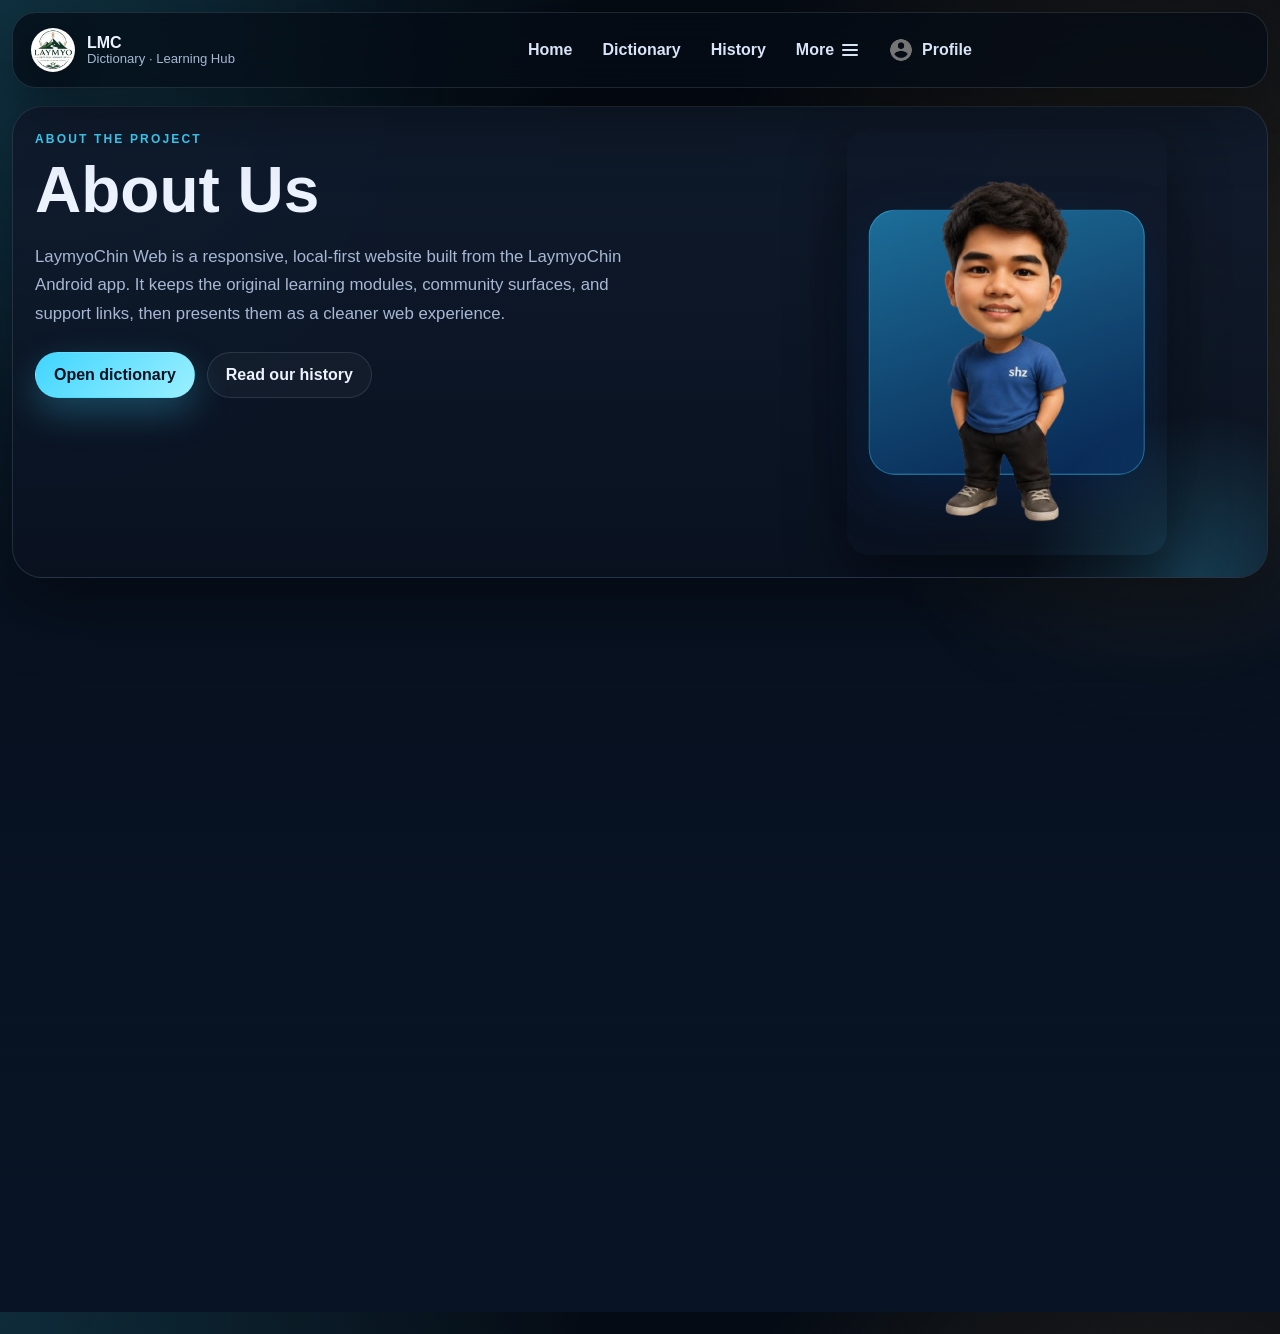
==== commit cafbe86d: "Rename brand to LMC and fix mobile hero photo cropping" ====
--- a/html/about.html
+++ b/html/about.html
@@ -20,7 +20,7 @@
       <a class="brand" href="/" aria-label="LaymyoChin Web home">
         <img src="assets/images/logo.png" alt="" class="brand-mark">
         <span>
-          <strong>LaymyoChin Web</strong>
+          <strong>LMC</strong>
           <small>Dictionary · Learning Hub</small>
         </span>
       </a>
--- a/html/css/styles.css
+++ b/html/css/styles.css
@@ -2294,7 +2294,8 @@
   }
 
   .hero-art-frame {
-    min-height: 240px;
+    min-height: 0;
+    aspect-ratio: 2 / 1;
   }
 
   .history-full-summary {
@@ -2334,7 +2335,8 @@
   }
 
   .hero-scene {
-    min-height: 360px;
+    min-height: 0;
+    aspect-ratio: 480 / 221;
   }
 
   .hero-scene-overlay {
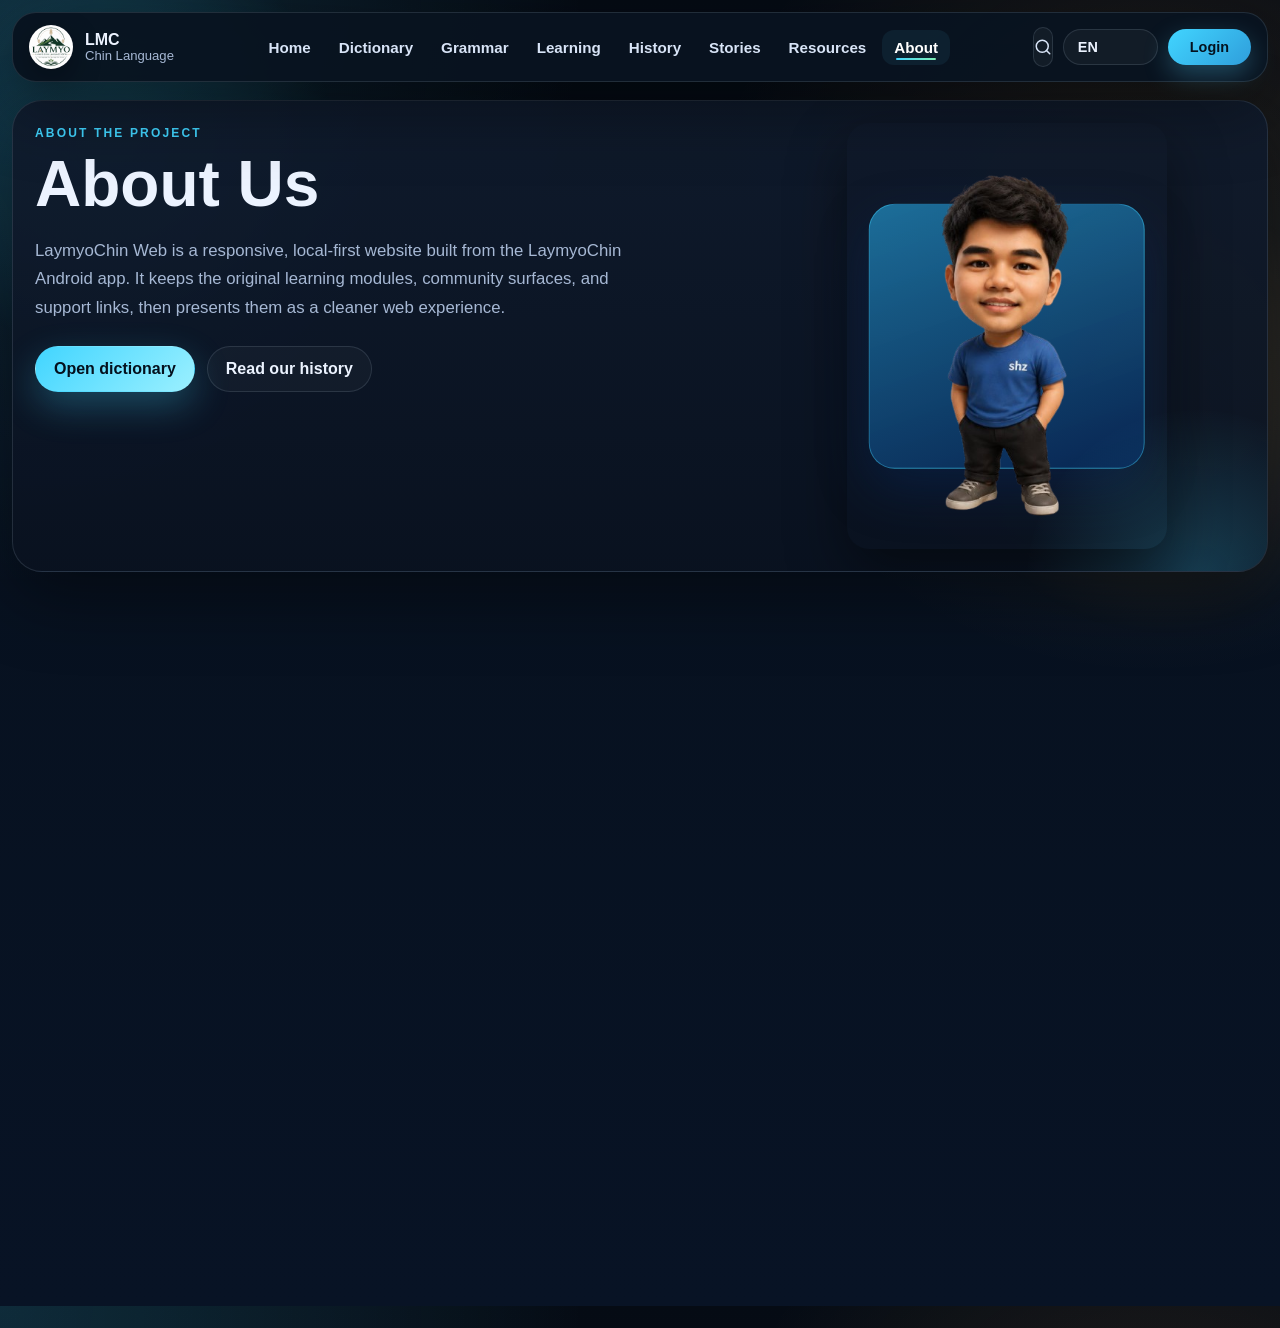
==== commit 53018c3a: "Next ve" ====
--- a/html/about.html
+++ b/html/about.html
@@ -16,35 +16,51 @@
   <div class="bg-orb bg-orb-a"></div>
   <div class="bg-orb bg-orb-b"></div>
   <div class="shell">
-    <header class="topbar">
-      <a class="brand" href="/" aria-label="LaymyoChin Web home">
+        <header class="topbar home-topbar">
+      <a class="brand" href="/" aria-label="Laymyo home">
         <img src="assets/images/logo.png" alt="" class="brand-mark">
         <span>
           <strong>LMC</strong>
-          <small>Dictionary · Learning Hub</small>
+          <small>Chin Language</small>
         </span>
       </a>
-      <nav class="nav" aria-label="Primary">
+      <nav class="home-nav" aria-label="Primary">
         <a href="/">Home</a>
         <a href="dictionary">Dictionary</a>
+        <a href="categories">Grammar</a>
+        <a href="conversation">Learning</a>
         <a href="history">History</a>
-        <div class="nav-menu">
-          <button class="nav-menu-toggle" type="button" aria-expanded="false" aria-haspopup="true" aria-label="More pages">
-            <span class="nav-menu-label">More</span>
-            <span class="nav-hamburger" aria-hidden="true"><span></span><span></span><span></span></span>
-          </button>
-          <div class="nav-menu-panel" role="menu" aria-label="More pages">
-            <a href="/#alphabet" role="menuitem">Learn Grammar</a>
-            <a href="conversation" role="menuitem">Basic Conversation</a>
-            <a href="categories" role="menuitem">Learn with Categories</a>
-            <a href="about" role="menuitem">About Us</a>
-          </div>
+        <a href="drawer">Stories</a>
+        <a href="/#resources">Resources</a>
+        <a href="about" aria-current="page">About</a>
+      </nav>
+      <div class="home-nav-actions">
+        <a class="home-icon-btn" href="dictionary" aria-label="Search the dictionary">
+          <svg viewBox="0 0 24 24" fill="none" stroke="currentColor" stroke-width="2" stroke-linecap="round" stroke-linejoin="round" aria-hidden="true"><circle cx="11" cy="11" r="8"></circle><line x1="21" y1="21" x2="16.65" y2="16.65"></line></svg>
+        </a>
+        <select class="home-lang" id="langSelect" aria-label="Interface language">
+          <option value="en" selected>EN</option>
+          <option value="my">မြန်မာ</option>
+          <option value="lm">Sawlai</option>
+        </select>
+        <a class="home-login" href="profile">Login</a>
+      </div>
+      <details class="home-menu">
+        <summary class="home-menu-toggle" aria-label="Open menu">
+          <span></span><span></span><span></span>
+        </summary>
+        <div class="home-menu-panel">
+          <a href="/">Home</a>
+          <a href="dictionary">Dictionary</a>
+          <a href="categories">Grammar</a>
+          <a href="conversation">Learning</a>
+          <a href="history">History</a>
+          <a href="drawer">Stories</a>
+          <a href="/#resources">Resources</a>
+          <a href="about" aria-current="page">About</a>
+          <a href="profile">Login</a>
         </div>
-        <a class="profile-link" href="profile" aria-label="Profile">
-          <img src="assets/images/profile.png" alt="" class="profile-avatar">
-          <span>Profile</span>
-        </a>
-      </nav>
+      </details>
     </header>
 
     <main id="top">
--- a/html/css/styles.css
+++ b/html/css/styles.css
@@ -86,8 +86,6 @@
   width: 34vw;
   aspect-ratio: 1;
   border-radius: 50%;
-  filter: blur(90px);
-  opacity: 0.45;
   pointer-events: none;
   z-index: 0;
 }
@@ -95,13 +93,13 @@
 .bg-orb-a {
   top: -6vw;
   left: -8vw;
-  background: rgba(65, 213, 255, 0.14);
+  background: radial-gradient(circle, rgba(65, 213, 255, 0.17) 0%, rgba(65, 213, 255, 0.07) 48%, transparent 72%);
 }
 
 .bg-orb-b {
   right: -8vw;
   top: 22vh;
-  background: rgba(255, 184, 77, 0.11);
+  background: radial-gradient(circle, rgba(255, 184, 77, 0.13) 0%, rgba(255, 184, 77, 0.05) 48%, transparent 72%);
 }
 
 .topbar {
@@ -116,8 +114,7 @@
   margin-bottom: 18px;
   border: 1px solid var(--line);
   border-radius: 24px;
-  background: rgba(5, 12, 22, 0.72);
-  backdrop-filter: blur(18px);
+  background: rgba(6, 14, 24, 0.96);
   box-shadow: var(--shadow);
   transform: translateY(0);
   opacity: 1;
@@ -133,7 +130,7 @@
 
 .topbar.is-scrolled {
   padding-block: 10px;
-  background: rgba(5, 12, 22, 0.84);
+  background: rgba(6, 14, 24, 0.98);
   border-color: rgba(214, 232, 255, 0.16);
   box-shadow: 0 18px 48px rgba(0, 0, 0, 0.32);
 }
@@ -314,7 +311,6 @@
   border-radius: 18px;
   background: rgba(8, 15, 27, 0.96);
   box-shadow: var(--shadow);
-  backdrop-filter: blur(14px);
   opacity: 0;
   visibility: hidden;
   transform: translateY(-6px);
@@ -2108,8 +2104,8 @@
   padding: 14px 16px;
   border-radius: 18px;
   border: 1px solid rgba(214, 232, 255, 0.16);
+  background: rgba(10, 20, 34, 0.96);
   box-shadow: 0 18px 44px rgba(0, 0, 0, 0.34);
-  backdrop-filter: blur(16px);
   color: #fff;
   text-decoration: none;
   transform: translateY(10px);
@@ -2477,9 +2473,7 @@
   border-radius: 999px;
   background: linear-gradient(130deg, rgba(65, 213, 255, 0.16), rgba(128, 240, 182, 0.07));
   border: 1px solid rgba(255, 255, 255, 0.16);
-  box-shadow: inset 0 1px 0 rgba(255, 255, 255, 0.14), 0 18px 36px rgba(0, 0, 0, 0.45), 0 0 35px rgba(65, 213, 255, 0.18);
-  backdrop-filter: blur(12px);
-  animation: ctaBarGlow 3.2s ease-in-out infinite;
+  box-shadow: inset 0 1px 0 rgba(255, 255, 255, 0.14), 0 20px 40px rgba(0, 0, 0, 0.48), 0 0 42px rgba(65, 213, 255, 0.26);
 }
 
 .premium-cta-text {
@@ -2528,17 +2522,8 @@
 }
 
 @keyframes ctaPulse {
-  0%, 100% { box-shadow: 0 0 24px rgba(65, 213, 255, 0.35); }
-  50% { box-shadow: 0 0 36px rgba(65, 213, 255, 0.6); }
-}
-
-@keyframes ctaBarGlow {
-  0%, 100% {
-    box-shadow: inset 0 1px 0 rgba(255, 255, 255, 0.14), 0 18px 36px rgba(0, 0, 0, 0.45), 0 0 30px rgba(65, 213, 255, 0.16);
-  }
-  50% {
-    box-shadow: inset 0 1px 0 rgba(255, 255, 255, 0.18), 0 22px 40px rgba(0, 0, 0, 0.48), 0 0 42px rgba(65, 213, 255, 0.26);
-  }
+  0%, 100% { transform: scale(1); }
+  50% { transform: scale(1.03); }
 }
 
 @media (max-width: 900px) {
@@ -2604,3 +2589,766 @@
     transition: none;
   }
 }
+
+body.home {
+  --bg: #0b1d2b;
+  --bg-alt: #0f2738;
+  --panel: rgba(15, 34, 50, 0.72);
+  --panel-solid: #12283a;
+  --line: rgba(196, 228, 255, 0.14);
+  --accent: #58d3ff;
+  --shadow: 0 30px 80px rgba(0, 0, 0, 0.45);
+}
+
+.topbar.home-topbar {
+  display: flex;
+  justify-content: space-between;
+  align-items: center;
+  gap: 18px;
+  padding: 12px 16px;
+  background: rgba(9, 20, 32, 0.95);
+}
+
+.home-nav {
+  display: flex;
+  align-items: center;
+  gap: 4px;
+}
+
+.home-nav a {
+  position: relative;
+  padding: 9px 12px;
+  border-radius: 12px;
+  font-weight: 700;
+  font-size: 0.95rem;
+  color: var(--soft);
+  white-space: nowrap;
+  transition: color 160ms ease, background 160ms ease;
+}
+
+.home-nav a::after {
+  content: "";
+  position: absolute;
+  left: 14px;
+  right: 14px;
+  bottom: 5px;
+  height: 2px;
+  border-radius: 2px;
+  background: linear-gradient(90deg, var(--accent), #80f0b6);
+  opacity: 0;
+  transform: scaleX(0.35);
+  transition: opacity 160ms ease, transform 160ms ease;
+}
+
+.home-nav a:hover,
+.home-nav a[aria-current="page"] {
+  color: #ffffff;
+  background: rgba(88, 211, 255, 0.07);
+}
+
+.home-nav a:hover::after,
+.home-nav a[aria-current="page"]::after {
+  opacity: 1;
+  transform: scaleX(1);
+}
+
+.home-nav-actions {
+  display: flex;
+  align-items: center;
+  gap: 10px;
+}
+
+.home-icon-btn {
+  width: 40px;
+  height: 40px;
+  display: grid;
+  place-items: center;
+  border-radius: 14px;
+  border: 1px solid var(--line);
+  background: rgba(255, 255, 255, 0.04);
+  color: var(--soft);
+  transition: color 160ms ease, border-color 160ms ease, box-shadow 160ms ease;
+}
+
+.home-icon-btn svg {
+  width: 18px;
+  height: 18px;
+}
+
+.home-icon-btn:hover {
+  color: var(--accent);
+  border-color: rgba(88, 211, 255, 0.55);
+  box-shadow: 0 0 18px rgba(88, 211, 255, 0.22);
+}
+
+.home-lang {
+  appearance: none;
+  -webkit-appearance: none;
+  padding: 9px 14px;
+  border-radius: 999px;
+  border: 1px solid var(--line);
+  background: rgba(255, 255, 255, 0.04);
+  color: var(--text);
+  font-weight: 700;
+  font-size: 0.9rem;
+  cursor: pointer;
+  transition: border-color 160ms ease, box-shadow 160ms ease;
+}
+
+.home-lang:hover {
+  border-color: rgba(88, 211, 255, 0.55);
+  box-shadow: 0 0 18px rgba(88, 211, 255, 0.22);
+}
+
+.home-login {
+  padding: 10px 22px;
+  border-radius: 999px;
+  background: linear-gradient(135deg, var(--accent), #2f9edb);
+  color: #04121f;
+  font-weight: 800;
+  font-size: 0.9rem;
+  box-shadow: 0 10px 26px rgba(88, 211, 255, 0.28);
+  transition: transform 160ms ease, box-shadow 160ms ease;
+}
+
+.home-login:hover {
+  transform: translateY(-1px);
+  box-shadow: 0 14px 32px rgba(88, 211, 255, 0.38);
+}
+
+.home-menu {
+  display: none;
+  position: relative;
+}
+
+.home-menu-toggle {
+  width: 44px;
+  height: 44px;
+  display: grid;
+  place-content: center;
+  gap: 5px;
+  border-radius: 14px;
+  border: 1px solid var(--line);
+  background: rgba(255, 255, 255, 0.04);
+  cursor: pointer;
+  list-style: none;
+}
+
+.home-menu-toggle::-webkit-details-marker {
+  display: none;
+}
+
+.home-menu-toggle span {
+  width: 18px;
+  height: 2px;
+  border-radius: 2px;
+  background: var(--soft);
+  transition: transform 200ms ease, opacity 200ms ease;
+}
+
+.home-menu[open] .home-menu-toggle span:nth-child(1) {
+  transform: translateY(7px) rotate(45deg);
+}
+
+.home-menu[open] .home-menu-toggle span:nth-child(2) {
+  opacity: 0;
+}
+
+.home-menu[open] .home-menu-toggle span:nth-child(3) {
+  transform: translateY(-7px) rotate(-45deg);
+}
+
+.home-menu-panel {
+  position: absolute;
+  top: calc(100% + 12px);
+  right: 0;
+  min-width: 230px;
+  padding: 10px;
+  border-radius: 20px;
+  border: 1px solid var(--line);
+  background: rgba(13, 30, 45, 0.96);
+  box-shadow: 0 24px 60px rgba(0, 0, 0, 0.5);
+}
+
+.home-menu-panel a {
+  display: block;
+  padding: 11px 14px;
+  border-radius: 12px;
+  font-weight: 700;
+  color: var(--soft);
+  transition: color 160ms ease, background 160ms ease;
+}
+
+.home-menu-panel a:hover {
+  color: #ffffff;
+  background: rgba(88, 211, 255, 0.09);
+}
+
+.home-hero {
+  position: relative;
+  overflow: hidden;
+  display: flex;
+  align-items: center;
+  min-height: clamp(540px, 84vh, 800px);
+  border-radius: 28px;
+  margin-inline: min(-12px, calc((100vw - 1600px) / -2));
+  box-shadow: var(--shadow), 0 0 90px rgba(88, 211, 255, 0.12);
+}
+
+.home-hero-bg {
+  position: absolute;
+  inset: 0;
+  z-index: 0;
+  background: url("../assets/images/dailands.jpg") center 30% / cover no-repeat;
+}
+
+.home-hero::after {
+  content: "";
+  position: absolute;
+  inset: 0;
+  z-index: 1;
+  background:
+    linear-gradient(90deg, rgba(11, 29, 43, 0.9) 0%, rgba(11, 29, 43, 0.42) 52%, rgba(11, 29, 43, 0.12) 100%),
+    linear-gradient(180deg, rgba(11, 29, 43, 0.42) 0%, rgba(11, 29, 43, 0.2) 46%, rgba(11, 29, 43, 0.97) 100%);
+}
+
+.home-hero-glow {
+  position: absolute;
+  inset: 0;
+  z-index: 1;
+  pointer-events: none;
+  background:
+    radial-gradient(42% 34% at 78% 20%, rgba(88, 211, 255, 0.22), transparent 70%),
+    radial-gradient(30% 26% at 12% 88%, rgba(128, 240, 182, 0.12), transparent 70%);
+}
+
+.home-hero-inner {
+  position: relative;
+  z-index: 2;
+  width: min(1180px, 100%);
+  margin: 0 auto;
+  padding: clamp(64px, 9vw, 124px) clamp(24px, 5vw, 68px);
+}
+
+.home-hero-eyebrow {
+  margin: 0 0 10px;
+  text-transform: uppercase;
+  letter-spacing: 0.26em;
+  font-size: 0.8rem;
+  font-weight: 700;
+  color: var(--accent);
+}
+
+.home-hero-title {
+  margin: 0;
+  font-size: clamp(3.4rem, 8.5vw, 6.6rem);
+  font-weight: 800;
+  letter-spacing: -0.03em;
+  line-height: 1.02;
+  background: linear-gradient(180deg, #ffffff 22%, #bfe4ff 92%);
+  -webkit-background-clip: text;
+  background-clip: text;
+  color: transparent;
+  filter: drop-shadow(0 6px 44px rgba(88, 211, 255, 0.32));
+}
+
+.home-hero-desc {
+  margin: 18px 0 0;
+  max-width: 580px;
+  font-size: clamp(1.05rem, 1.6vw, 1.32rem);
+  line-height: 1.62;
+  color: rgba(230, 242, 255, 0.88);
+}
+
+body.home .premium-cta-bar {
+  width: min(680px, 100%);
+  padding: 12px 14px 12px 24px;
+  margin-top: 34px;
+}
+
+body.home .premium-cta-text {
+  font-size: 1.08rem;
+  min-width: 0;
+}
+
+.home-features {
+  position: relative;
+  z-index: 3;
+  margin-top: -64px;
+  padding: 0 24px;
+}
+
+.feature-bar {
+  display: grid;
+  grid-template-columns: repeat(6, minmax(0, 1fr));
+  border-radius: 26px;
+  border: 1px solid rgba(128, 240, 182, 0.18);
+  background: linear-gradient(160deg, #17402f 0%, #0e2b21 100%);
+  box-shadow: 0 26px 64px rgba(0, 0, 0, 0.44), 0 0 40px rgba(128, 240, 182, 0.06);
+  overflow: hidden;
+}
+
+.feature-bar-item {
+  display: grid;
+  gap: 8px;
+  align-content: center;
+  padding: 28px 22px;
+  border-right: 1px solid rgba(128, 240, 182, 0.14);
+  transition: background 200ms ease;
+}
+
+.feature-bar-item:last-child {
+  border-right: none;
+}
+
+.feature-bar-item:hover {
+  background: rgba(128, 240, 182, 0.09);
+}
+
+.feature-bar-icon {
+  width: 46px;
+  height: 46px;
+  display: grid;
+  place-items: center;
+  border-radius: 14px;
+  background: rgba(128, 240, 182, 0.12);
+  border: 1px solid rgba(128, 240, 182, 0.28);
+  color: #80f0b6;
+  box-shadow: inset 0 0 18px rgba(128, 240, 182, 0.08);
+}
+
+.feature-bar-icon svg {
+  width: 22px;
+  height: 22px;
+}
+
+.feature-bar-item h3 {
+  margin: 4px 0 0;
+  font-size: 1.05rem;
+  font-weight: 800;
+  color: #ffffff;
+}
+
+.feature-bar-item p {
+  margin: 0;
+  font-size: 0.85rem;
+  line-height: 1.55;
+  color: rgba(220, 240, 230, 0.74);
+}
+
+.explore-section {
+  padding-top: 84px;
+}
+
+.explore-head {
+  display: flex;
+  justify-content: space-between;
+  align-items: end;
+  gap: 12px;
+  margin-bottom: 24px;
+}
+
+.explore-head h2 {
+  margin: 0;
+  font-size: clamp(1.7rem, 3vw, 2.4rem);
+  letter-spacing: -0.02em;
+  color: var(--text);
+}
+
+.explore-grid {
+  display: grid;
+  grid-template-columns: repeat(4, minmax(0, 1fr));
+  gap: 22px;
+}
+
+.explore-card {
+  display: grid;
+  gap: 12px;
+  padding: 14px;
+  border-radius: 24px;
+  border: 1px solid var(--line);
+  background: linear-gradient(160deg, rgba(23, 51, 74, 0.72), rgba(13, 28, 43, 0.82));
+  box-shadow: 0 14px 40px rgba(0, 0, 0, 0.28);
+  transition: transform 220ms ease, border-color 220ms ease, box-shadow 220ms ease;
+}
+
+.explore-card:hover {
+  transform: translateY(-6px);
+  border-color: rgba(88, 211, 255, 0.5);
+  box-shadow: 0 26px 60px rgba(0, 0, 0, 0.42), 0 0 40px rgba(88, 211, 255, 0.16);
+}
+
+.explore-card img {
+  width: 100%;
+  height: 168px;
+  object-fit: cover;
+  border-radius: 16px;
+  box-shadow: 0 8px 22px rgba(0, 0, 0, 0.3);
+}
+
+.explore-card h3 {
+  margin: 2px 6px 0;
+  font-size: 1.12rem;
+  font-weight: 800;
+  color: #ffffff;
+}
+
+.explore-card p {
+  margin: 0 6px;
+  font-size: 0.92rem;
+  line-height: 1.6;
+  color: var(--muted);
+}
+
+.explore-link {
+  margin: 2px 6px 6px;
+  font-weight: 700;
+  color: var(--accent);
+  transition: color 160ms ease;
+}
+
+.explore-card:hover .explore-link {
+  color: #8fe2ff;
+}
+
+@media (max-width: 1100px) {
+  .explore-grid {
+    grid-template-columns: repeat(2, minmax(0, 1fr));
+  }
+}
+
+@media (max-width: 720px) {
+  .explore-grid {
+    grid-template-columns: 1fr;
+  }
+}
+
+.light-section {
+  position: relative;
+  margin-top: 96px;
+  border-radius: 28px;
+  border: 1px solid rgba(124, 212, 255, 0.14);
+  background:
+    radial-gradient(50% 60% at 88% 6%, rgba(88, 211, 255, 0.12), transparent 70%),
+    radial-gradient(34% 46% at 6% 96%, rgba(128, 240, 182, 0.08), transparent 70%),
+    linear-gradient(160deg, #0b1d2b 0%, #10293c 100%);
+  color: var(--text);
+  box-shadow: 0 30px 80px rgba(5, 16, 26, 0.5);
+}
+
+.light-section-inner {
+  width: 100%;
+  padding: clamp(56px, 7vw, 88px) clamp(24px, 4vw, 56px);
+}
+
+.home-lower-head {
+  grid-template-columns: 1fr;
+  margin-bottom: 28px;
+}
+
+.home-lower-head h2 {
+  color: var(--text);
+  font-size: clamp(1.7rem, 3vw, 2.4rem);
+  letter-spacing: -0.02em;
+}
+
+.light-section .eyebrow {
+  color: var(--accent);
+}
+
+.lower-grid {
+  display: grid;
+  grid-template-columns: 1.18fr 0.94fr;
+  gap: 22px;
+  align-items: start;
+}
+
+.light-card {
+  display: grid;
+  gap: 16px;
+  padding: 26px;
+  border-radius: 22px;
+  background: linear-gradient(160deg, rgba(23, 51, 74, 0.72), rgba(13, 28, 43, 0.82));
+  border: 1px solid var(--line);
+  box-shadow: 0 14px 40px rgba(0, 0, 0, 0.28);
+}
+
+.light-card h3 {
+  margin: 0;
+  color: #ffffff;
+  font-size: 1.28rem;
+  letter-spacing: -0.01em;
+}
+
+.light-card-head {
+  display: flex;
+  justify-content: space-between;
+  align-items: end;
+  gap: 12px;
+}
+
+.text-link {
+  color: var(--accent);
+  font-weight: 700;
+  white-space: nowrap;
+  transition: color 160ms ease;
+}
+
+.text-link:hover {
+  color: #8fe2ff;
+  text-decoration: underline;
+  text-underline-offset: 4px;
+}
+
+.latest-table-wrap {
+  overflow-x: auto;
+  border-radius: 14px;
+  border: 1px solid var(--line);
+}
+
+.latest-table {
+  width: 100%;
+  border-collapse: collapse;
+  font-size: 0.92rem;
+}
+
+.latest-table th {
+  text-align: left;
+  padding: 12px 14px;
+  font-size: 0.7rem;
+  text-transform: uppercase;
+  letter-spacing: 0.12em;
+  color: var(--muted);
+  background: rgba(255, 255, 255, 0.04);
+  border-bottom: 1px solid var(--line);
+}
+
+.latest-table td {
+  padding: 12px 14px;
+  border-bottom: 1px solid var(--line);
+  color: var(--soft);
+  line-height: 1.5;
+  transition: background 140ms ease;
+}
+
+.latest-table tbody tr:last-child td {
+  border-bottom: none;
+}
+
+.latest-table tbody tr:hover td {
+  background: rgba(88, 211, 255, 0.1);
+}
+
+.latest-table td:first-child {
+  font-weight: 800;
+  color: #ffffff;
+}
+
+.latest-table td a {
+  color: inherit;
+}
+
+.latest-table td a:hover {
+  color: var(--accent);
+}
+
+.about-card {
+  align-self: end;
+}
+
+.about-card p {
+  margin: 0;
+  line-height: 1.66;
+  color: var(--muted);
+}
+
+.resources-section {
+  margin-top: 64px;
+  padding: clamp(44px, 6vw, 72px) clamp(24px, 4vw, 52px);
+  border-radius: 28px;
+  border: 1px solid rgba(124, 212, 255, 0.18);
+  background:
+    radial-gradient(60% 80% at 90% 0%, rgba(88, 211, 255, 0.1), transparent 70%),
+    linear-gradient(160deg, #0b1d2b 0%, #13364a 100%);
+  box-shadow: var(--shadow);
+}
+
+.home-resources-head {
+  grid-template-columns: 1fr;
+  margin-bottom: 24px;
+}
+
+.home-footer {
+  display: grid;
+  grid-template-columns: 1.5fr 1fr auto;
+  gap: 36px;
+  align-items: start;
+  padding: 48px 8px 12px;
+  border-top: 1px solid rgba(124, 212, 255, 0.14);
+}
+
+.home-footer-brand {
+  display: grid;
+  gap: 14px;
+}
+
+.home-footer-brand p {
+  margin: 0;
+  max-width: 340px;
+  line-height: 1.62;
+}
+
+.home-footer-cols {
+  display: grid;
+  grid-template-columns: repeat(2, minmax(120px, 1fr));
+  gap: 32px;
+}
+
+.home-footer-cols div {
+  display: grid;
+  gap: 10px;
+  align-content: start;
+}
+
+.home-footer-cols strong {
+  color: var(--text);
+  font-size: 0.95rem;
+}
+
+.home-footer-cols a {
+  color: var(--muted);
+  font-size: 0.92rem;
+  transition: color 160ms ease;
+}
+
+.home-footer-cols a:hover {
+  color: var(--accent);
+}
+
+.home-footer-social {
+  display: flex;
+  gap: 10px;
+}
+
+.home-social-link {
+  width: 42px;
+  height: 42px;
+  display: grid;
+  place-items: center;
+  border-radius: 50%;
+  border: 1px solid var(--line);
+  background: rgba(255, 255, 255, 0.04);
+  color: var(--soft);
+  transition: color 160ms ease, border-color 160ms ease, box-shadow 160ms ease, transform 160ms ease;
+}
+
+.home-social-link svg {
+  width: 18px;
+  height: 18px;
+}
+
+.home-social-link:hover {
+  color: var(--accent);
+  border-color: rgba(88, 211, 255, 0.55);
+  box-shadow: 0 0 20px rgba(88, 211, 255, 0.24);
+  transform: translateY(-2px);
+}
+
+@media (max-width: 1200px) and (min-width: 721px) {
+  .feature-bar {
+    grid-template-columns: repeat(3, minmax(0, 1fr));
+  }
+
+  .feature-bar-item:nth-child(3n) {
+    border-right: none;
+  }
+
+  .feature-bar-item:nth-child(-n+3) {
+    border-bottom: 1px solid rgba(128, 240, 182, 0.14);
+  }
+
+  .lower-grid {
+    grid-template-columns: 1fr;
+  }
+}
+
+@media (max-width: 1100px) {
+  .home-nav,
+  .home-nav-actions {
+    display: none;
+  }
+
+  .home-menu {
+    display: block;
+  }
+}
+
+@media (max-width: 460px) {
+  .feature-bar {
+    grid-template-columns: 1fr;
+  }
+
+  .feature-bar-item {
+    border-right: none;
+    border-bottom: 1px solid rgba(128, 240, 182, 0.14);
+  }
+
+  .feature-bar-item:last-child {
+    border-bottom: none;
+  }
+}
+
+@media (max-width: 720px) {
+  .home-hero {
+    border-radius: 20px;
+    min-height: clamp(440px, 84vh, 580px);
+  }
+
+  .home-hero-title {
+    font-size: clamp(2.9rem, 13vw, 3.8rem);
+  }
+
+  .home-hero-desc {
+    font-size: 1rem;
+  }
+
+  body.home .premium-cta-bar {
+    flex-wrap: wrap;
+  }
+
+  .home-features {
+    margin-top: -46px;
+    padding: 0 14px;
+  }
+
+  .feature-bar {
+    grid-template-columns: repeat(2, minmax(0, 1fr));
+    border-radius: 22px;
+  }
+
+  .feature-bar-item {
+    padding: 22px 18px;
+  }
+
+  .feature-bar-item:nth-child(2n) {
+    border-right: none;
+  }
+
+  .feature-bar-item:nth-child(-n+4) {
+    border-bottom: 1px solid rgba(128, 240, 182, 0.14);
+  }
+
+  .light-section {
+    border-radius: 20px;
+  }
+
+  .light-card-head {
+    flex-direction: column;
+    align-items: start;
+  }
+
+  .home-footer {
+    grid-template-columns: 1fr;
+    gap: 26px;
+  }
+}
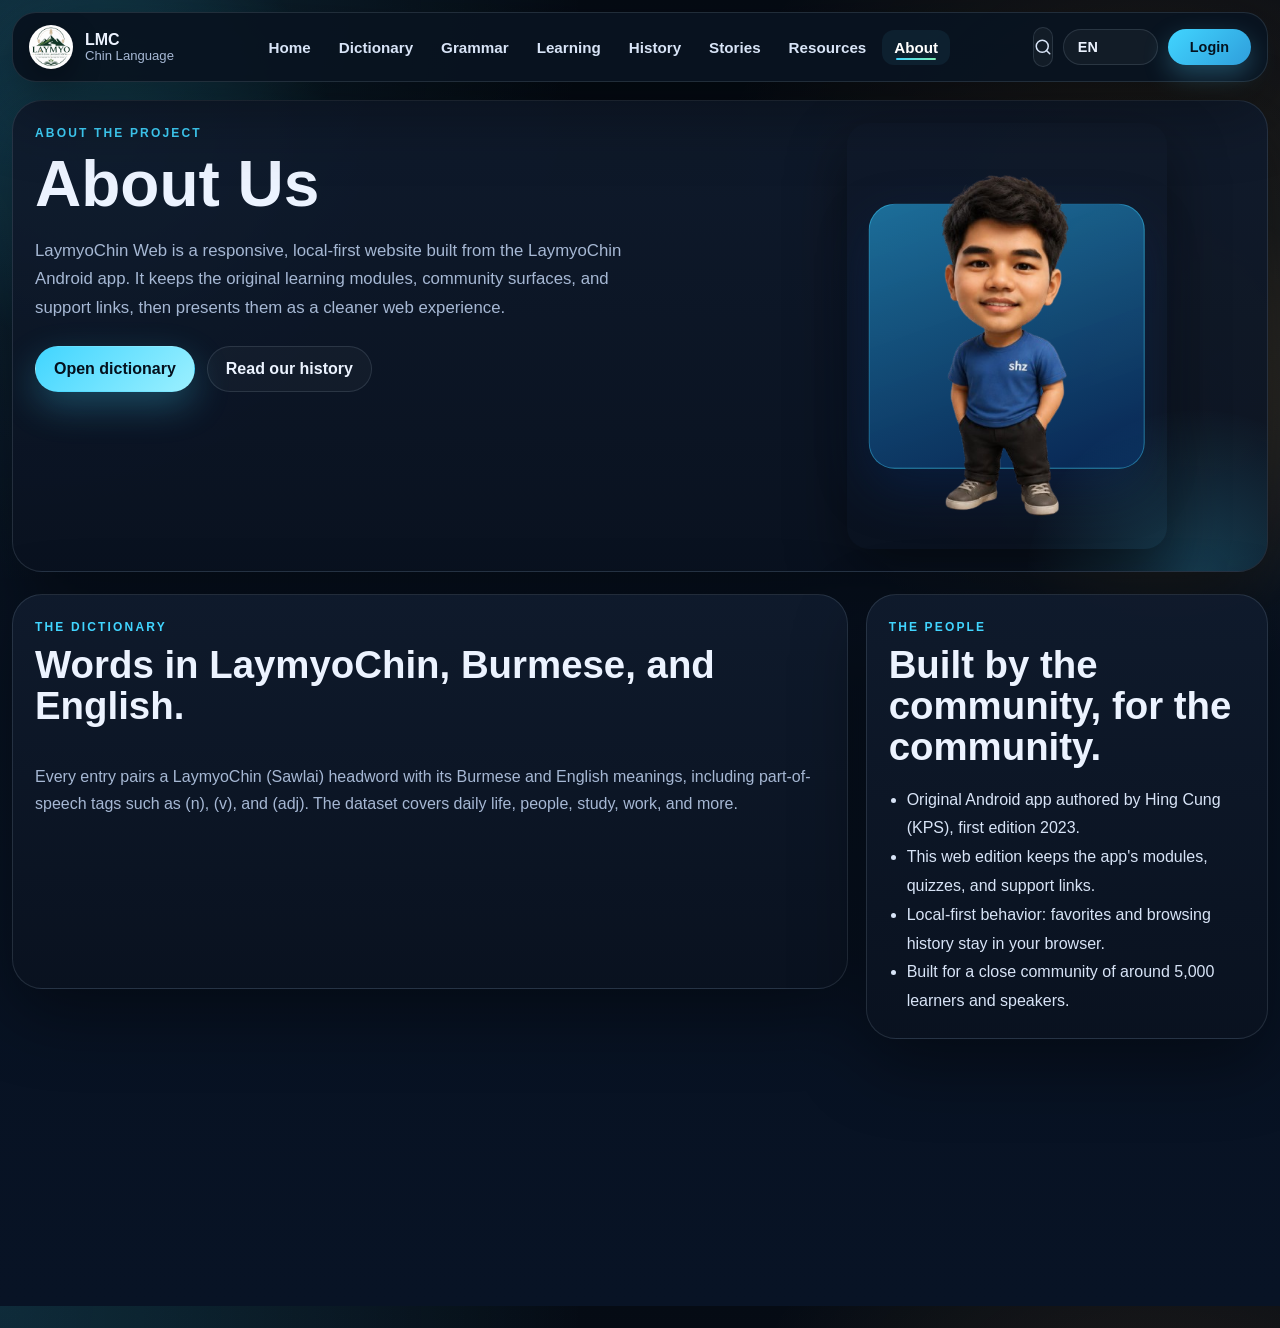
==== commit ffb45891: "Fix mobile page-top layout and restore Pages Functions in output dir Mobile: stats grid 2x2 on phone" ====
--- a/html/about.html
+++ b/html/about.html
@@ -9,7 +9,7 @@
   <meta name="referrer" content="no-referrer">
   <meta name="description" content="About LaymyoChin Web — the LaymyoChin/Sawlai, Burmese, and English dictionary and learning hub built for the community.">
   <title>LaymyoChin Web | About Us</title>
-  <link rel="stylesheet" href="css/styles.css">
+  <link rel="stylesheet" href="css/styles.css?v=2">
   <script defer src="js/nav.js"></script>
 </head>
 <body>
--- a/html/css/styles.css
+++ b/html/css/styles.css
@@ -40,6 +40,7 @@
 
 body {
   margin: 0;
+  overflow-x: clip;
   color: var(--text);
   background:
     radial-gradient(circle at top left, rgba(65, 213, 255, 0.16), transparent 32%),
@@ -2243,7 +2244,14 @@
     display: none;
   }
 
-  .stats-grid,
+  .stats-grid {
+    grid-template-columns: repeat(2, minmax(0, 1fr));
+  }
+
+  .stat {
+    padding: 16px 18px;
+  }
+
   .modules-grid,
   .link-grid,
   .study-grid {
@@ -3296,6 +3304,10 @@
   .feature-bar-item:last-child {
     border-bottom: none;
   }
+
+  .lower-grid {
+    grid-template-columns: 1fr;
+  }
 }
 
 @media (max-width: 720px) {
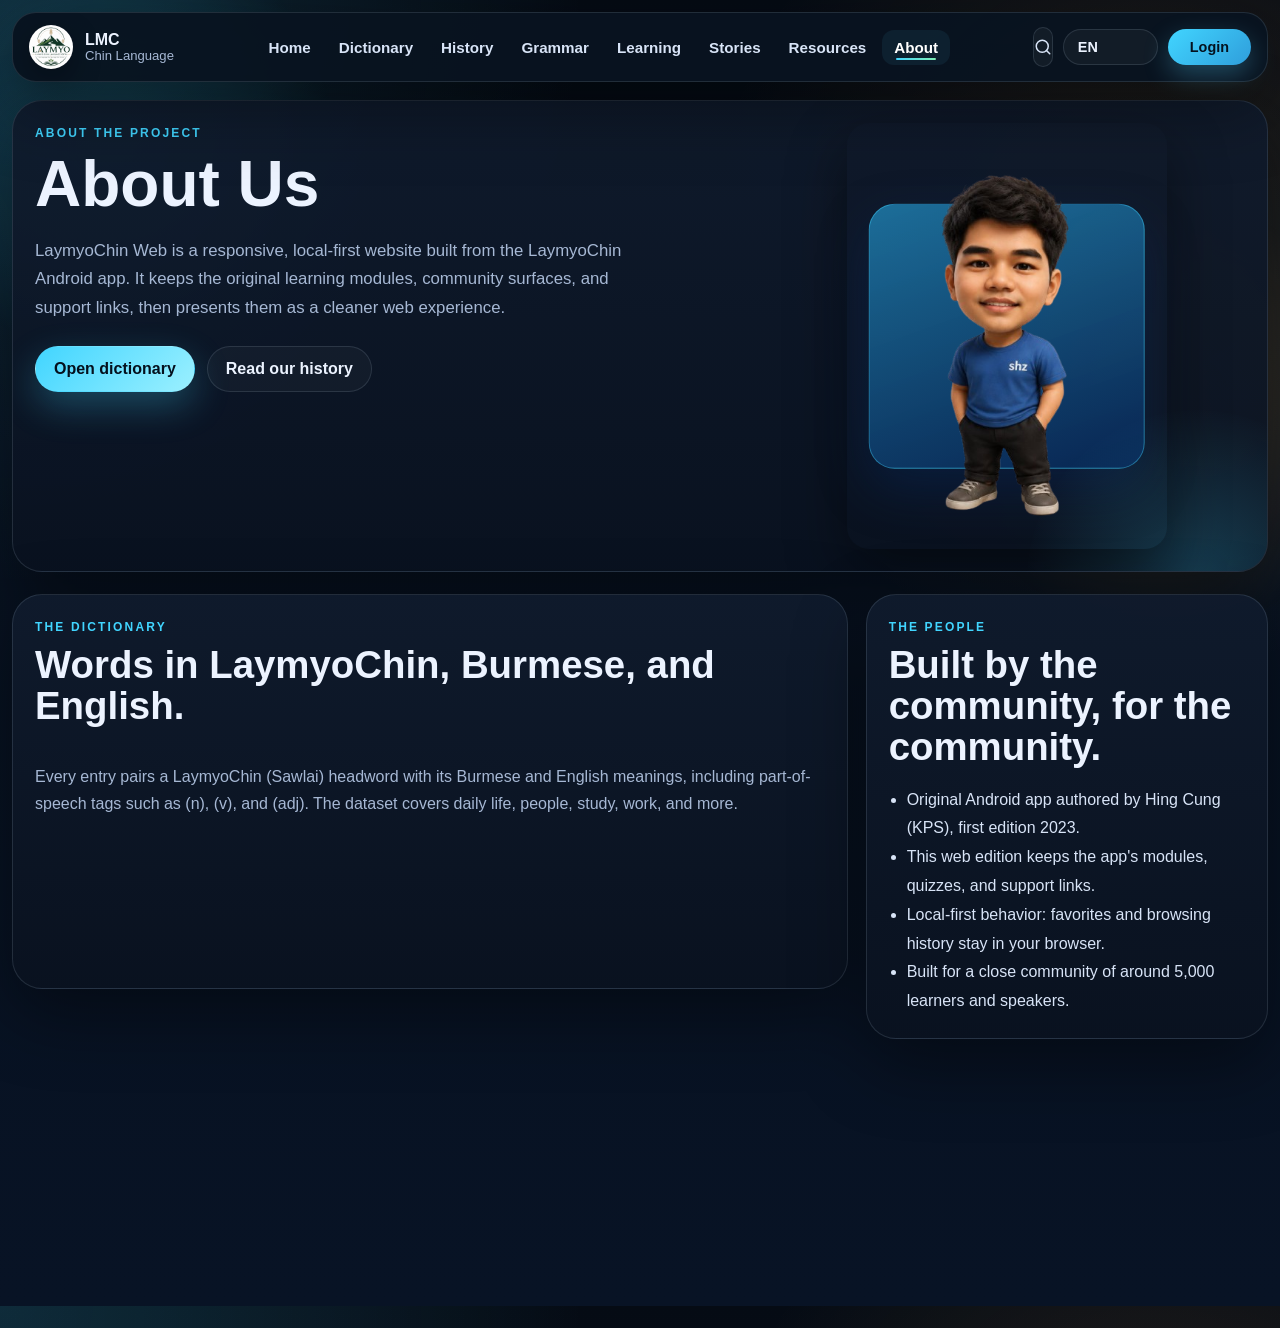
==== commit 1d3a2f10: "Add Laymyo alphabet to Grammar page, center nav History, drop dictionary stats Co-Authored-By: Claud" ====
--- a/html/about.html
+++ b/html/about.html
@@ -27,9 +27,9 @@
       <nav class="home-nav" aria-label="Primary">
         <a href="/">Home</a>
         <a href="dictionary">Dictionary</a>
+        <a href="history">History</a>
         <a href="categories">Grammar</a>
         <a href="conversation">Learning</a>
-        <a href="history">History</a>
         <a href="drawer">Stories</a>
         <a href="/#resources">Resources</a>
         <a href="about" aria-current="page">About</a>
@@ -52,9 +52,9 @@
         <div class="home-menu-panel">
           <a href="/">Home</a>
           <a href="dictionary">Dictionary</a>
+          <a href="history">History</a>
           <a href="categories">Grammar</a>
           <a href="conversation">Learning</a>
-          <a href="history">History</a>
           <a href="drawer">Stories</a>
           <a href="/#resources">Resources</a>
           <a href="about" aria-current="page">About</a>
--- a/html/css/styles.css
+++ b/html/css/styles.css
@@ -3364,3 +3364,45 @@
     gap: 26px;
   }
 }
+
+
+.alphabet-grid {
+  display: flex;
+  flex-wrap: wrap;
+  justify-content: center;
+  gap: 10px;
+  margin-top: 18px;
+}
+
+.letter-tile {
+  display: flex;
+  align-items: center;
+  justify-content: center;
+  width: calc((100% - 40px) / 5);
+  height: 58px;
+  border-radius: var(--radius-md);
+  background: rgba(255, 255, 255, 0.04);
+  border: 1px solid var(--line);
+  color: var(--soft);
+  font-size: 1.3rem;
+  font-weight: 700;
+}
+
+.letter-tile.sound {
+  color: var(--accent-3);
+  border-color: rgba(128, 240, 182, 0.28);
+}
+
+@media (max-width: 900px) {
+  .letter-tile {
+    width: calc((100% - 30px) / 4);
+  }
+}
+
+@media (max-width: 600px) {
+  .letter-tile {
+    width: calc((100% - 20px) / 3);
+    height: 46px;
+    font-size: 1.05rem;
+  }
+}
